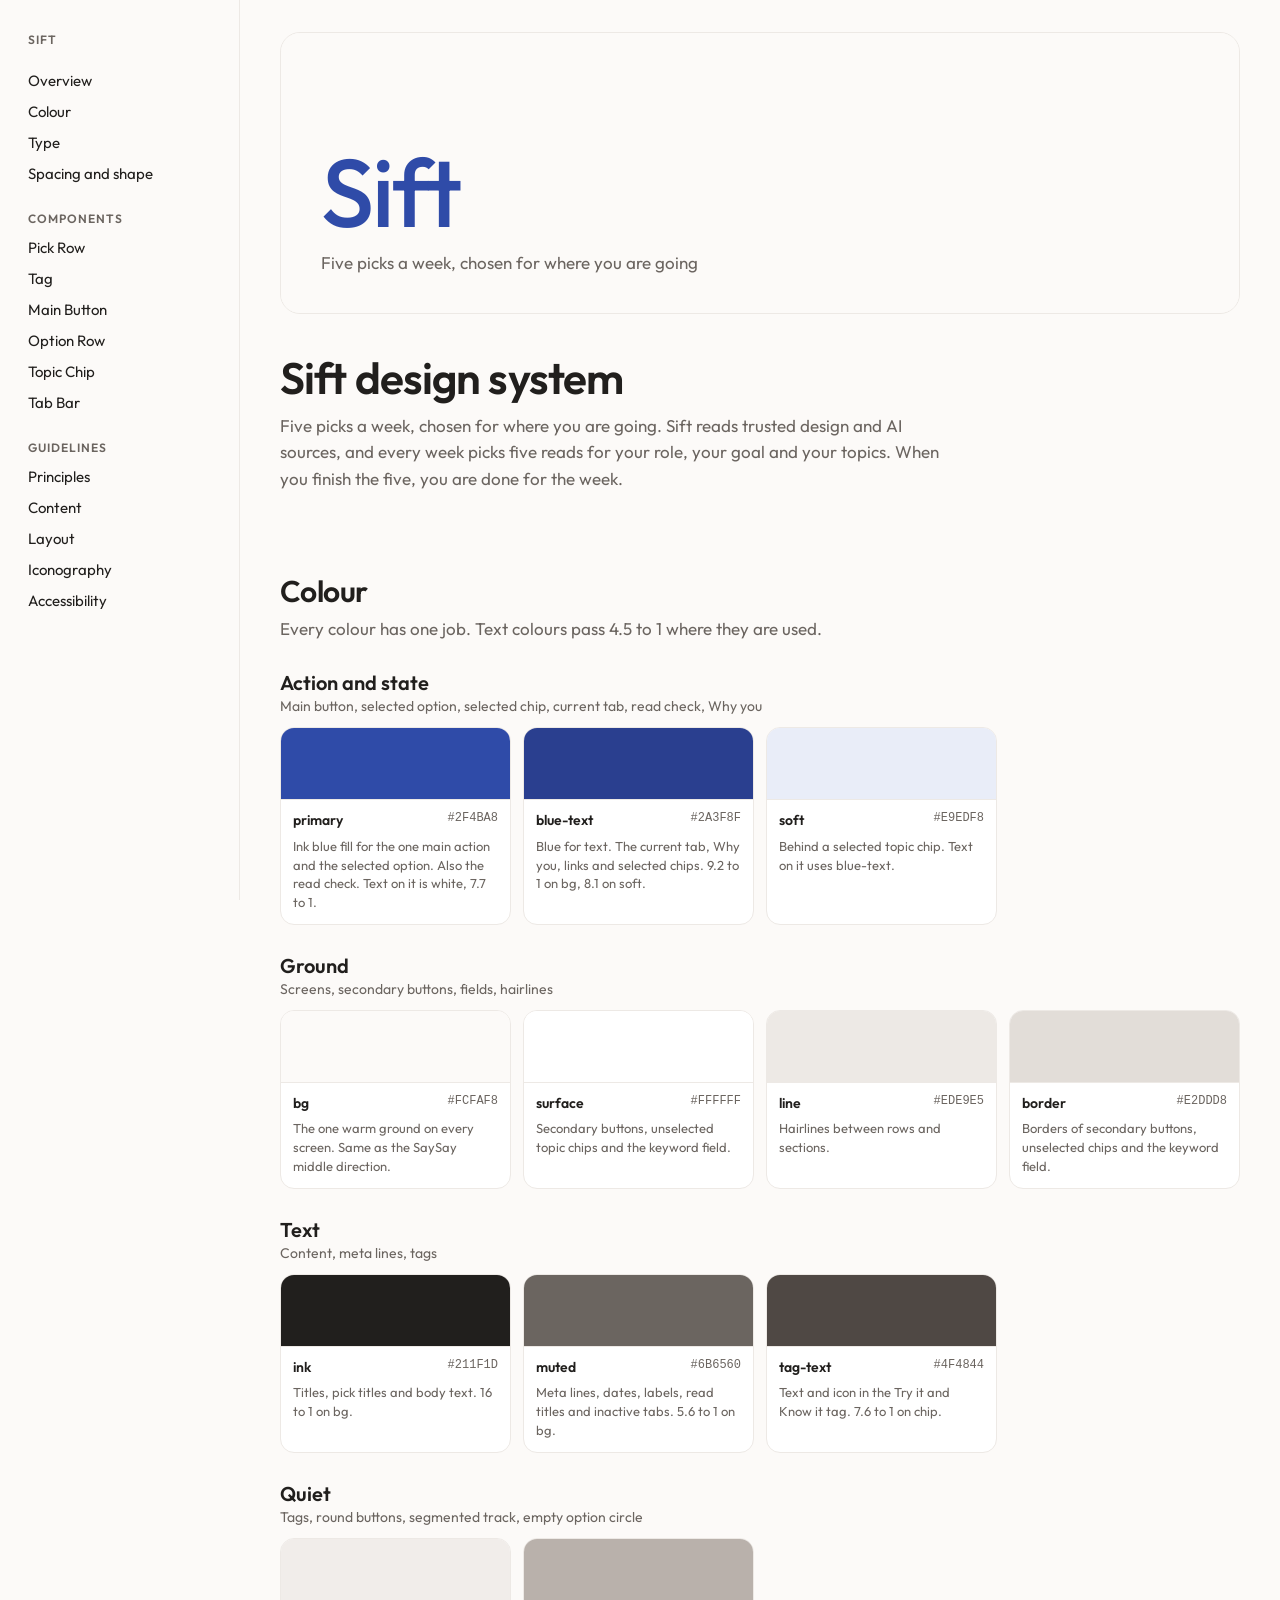
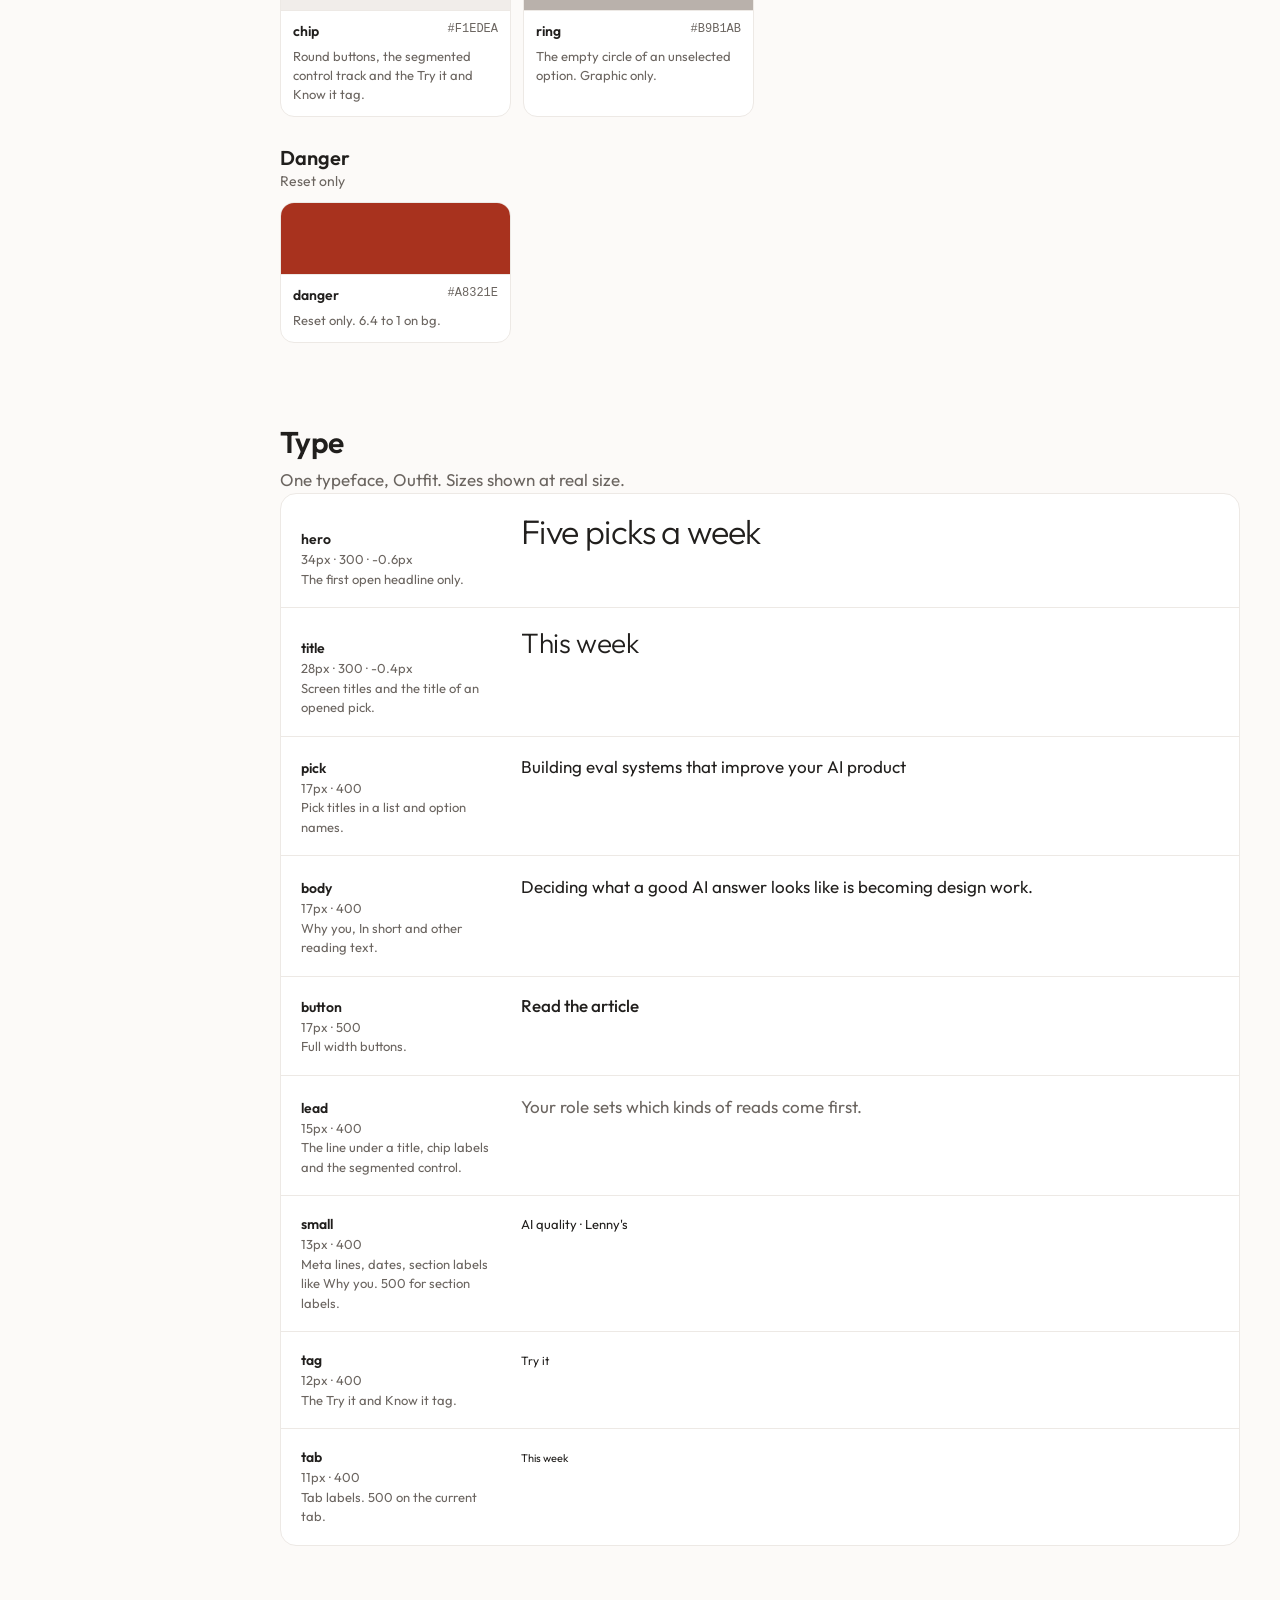
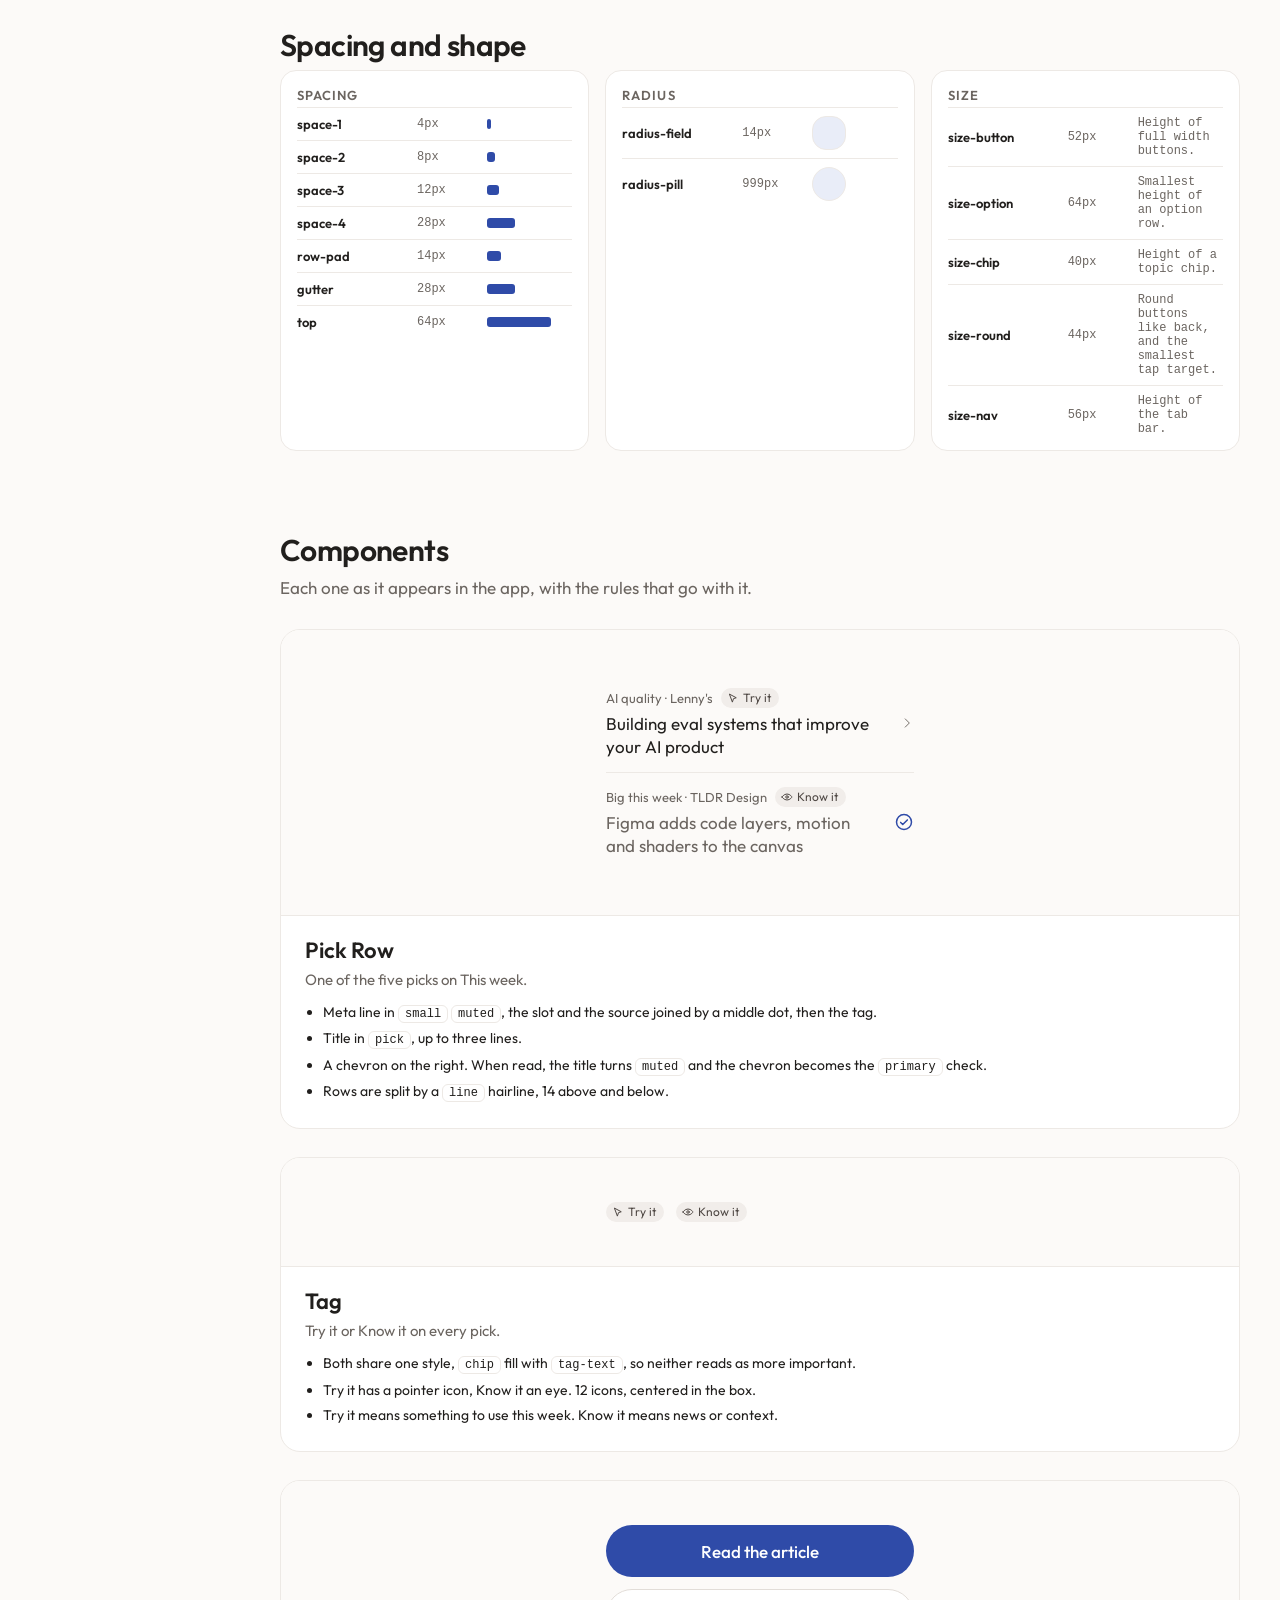
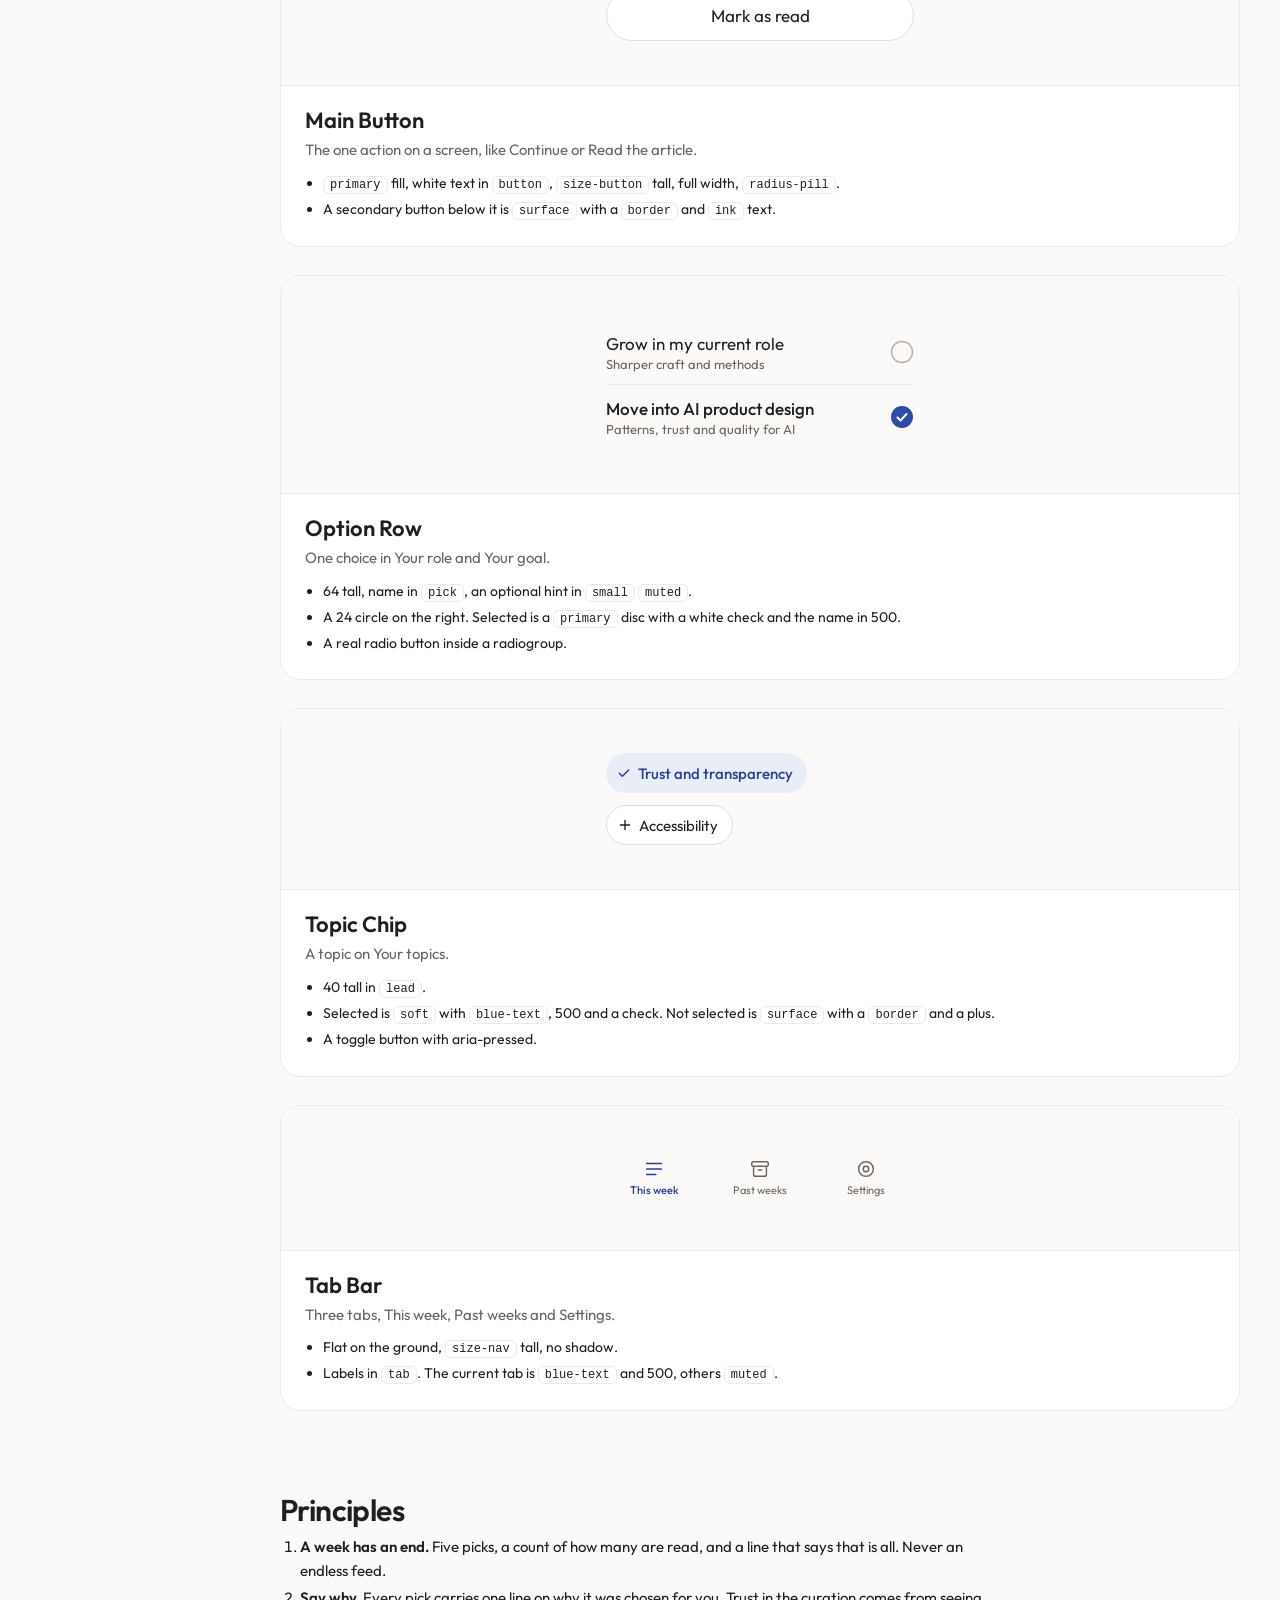
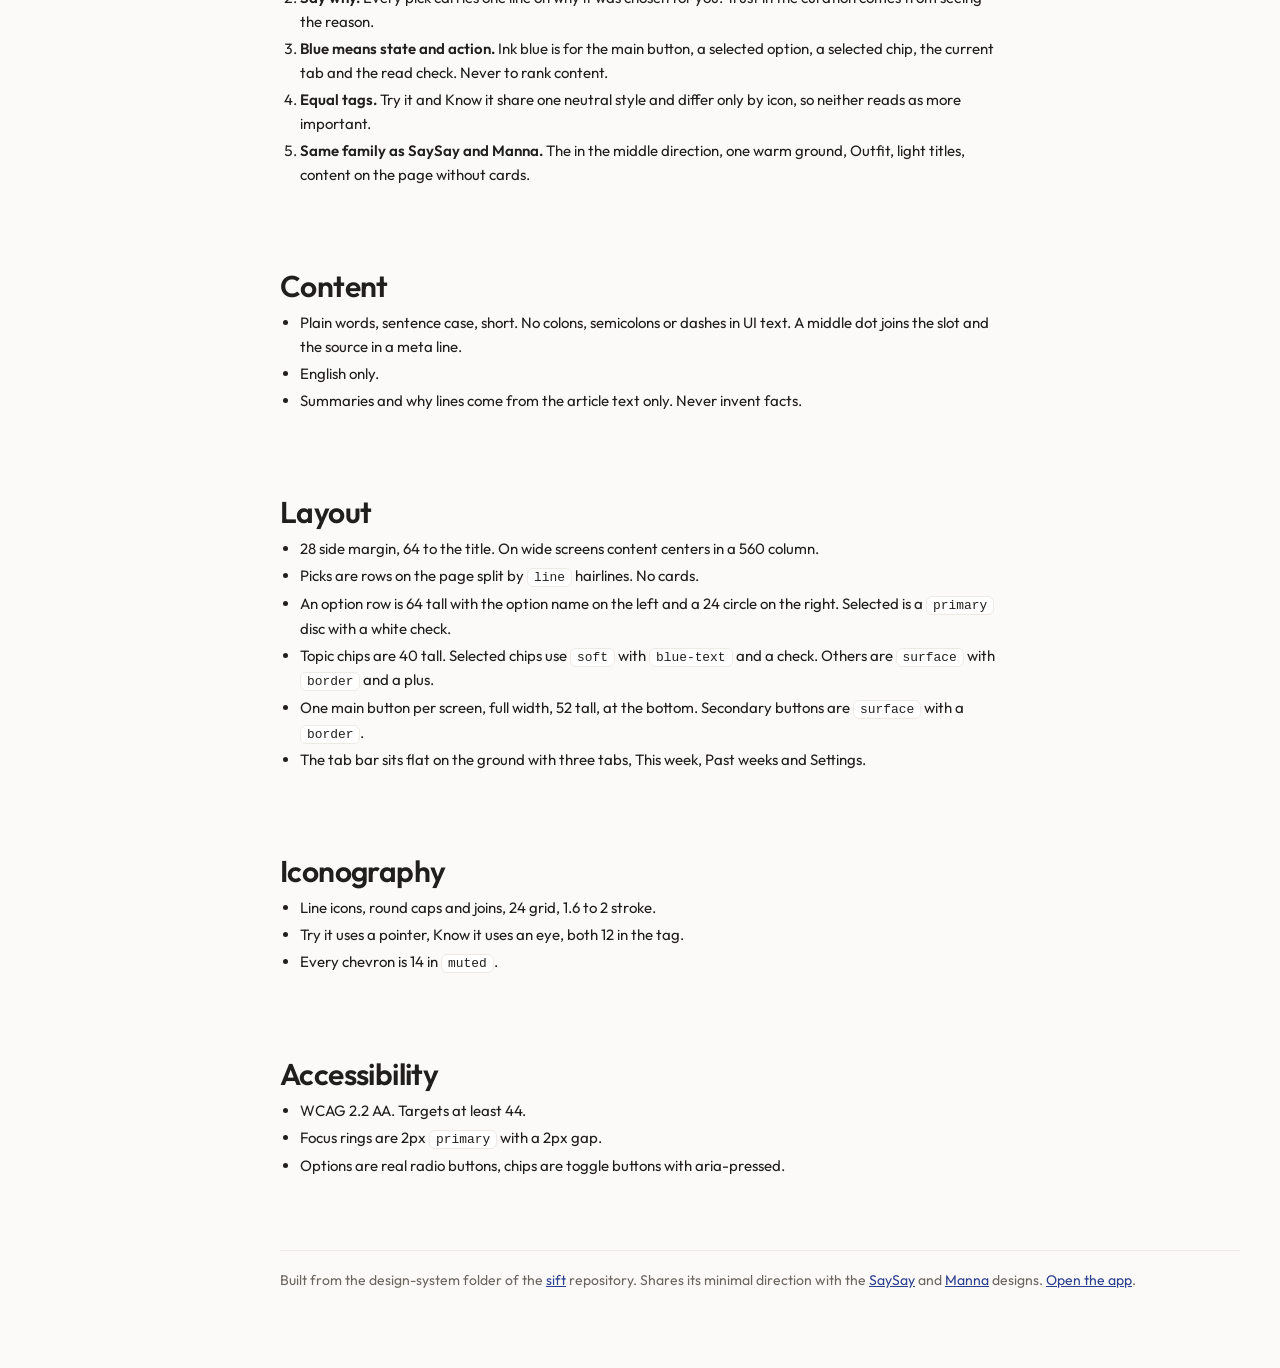
==== design-system/index.html @ 6c37b5f7 "Sift first version Weekly job reads 13 sources and builds a pool with Claude. The app picks five per" ====
<!doctype html>
<html lang="en">
<head>
<meta charset="utf-8">
<meta name="viewport" content="width=device-width, initial-scale=1">
<title>Sift design system</title>
<link rel="icon" type="image/svg+xml" href="../icon.svg">
<meta name="description" content="Colours, type, components and rules of Sift, five design and AI reads a week chosen for where you are going.">
<link rel="stylesheet" href="https://fonts.googleapis.com/css2?family=Outfit:wght@300;400;500&display=swap">
<style>
:root {
  --bg: #FCFAF8;
  --surface: #FFFFFF;
  --ink: #211F1D;
  --muted: #6B6560;
  --tag-text: #4F4844;
  --line: #EDE9E5;
  --border: #E2DDD8;
  --ring: #B9B1AB;
  --chip: #F1EDEA;
  --primary: #2F4BA8;
  --blue-text: #2A3F8F;
  --soft: #E9EDF8;
  --danger: #A8321E;
  --space-1: 4px;
  --space-2: 8px;
  --space-3: 12px;
  --space-4: 28px;
  --row-pad: 14px;
  --gutter: 28px;
  --top: 64px;
  --radius-field: 14px;
  --radius-pill: 999px;

  --size-button: 52px;
  --size-option: 64px;
  --size-chip: 40px;
  --size-round: 44px;
  --size-nav: 56px;
  --font-sans: Outfit, -apple-system, system-ui, sans-serif;
}
.hero { font-family: var(--font-sans); font-size: 34px; line-height: 40px; font-weight: 300; letter-spacing: -0.6px; }
.title { font-family: var(--font-sans); font-size: 28px; line-height: 34px; font-weight: 300; letter-spacing: -0.4px; }
.pick { font-family: var(--font-sans); font-size: 17px; line-height: 23px; font-weight: 400; }
.body { font-family: var(--font-sans); font-size: 17px; line-height: 25px; font-weight: 400; }
.button { font-family: var(--font-sans); font-size: 17px; line-height: 22px; font-weight: 500; }
.lead { font-family: var(--font-sans); font-size: 15px; line-height: 22px; font-weight: 400; }
.small { font-family: var(--font-sans); font-size: 13px; line-height: 18px; font-weight: 400; }
.tag { font-family: var(--font-sans); font-size: 12px; line-height: 16px; font-weight: 400; }
.tab { font-family: var(--font-sans); font-size: 11px; line-height: 14px; font-weight: 400; }

* { box-sizing: border-box; }
html { scroll-behavior: smooth; scroll-padding-top: 24px; }
body { margin: 0; background: var(--bg); color: var(--ink); font-family: var(--font-sans); -webkit-font-smoothing: antialiased; }
.layout { display: grid; grid-template-columns: 240px minmax(0, 1fr); max-width: 1280px; margin: 0 auto; }
aside { position: sticky; top: 0; height: 100vh; overflow-y: auto; padding: 32px 20px 32px 28px; border-right: 1px solid var(--line); }
aside > .brand { font-size: 12px; font-weight: 600; letter-spacing: .08em; text-transform: uppercase; color: var(--muted); margin-bottom: 18px; }
aside a { display: block; padding: 6px 10px; margin: 0 -10px; border-radius: 8px; color: var(--ink); text-decoration: none; font-size: 15px; }
aside a:hover { background: var(--surface); }
aside .label { font-size: 12px; font-weight: 600; letter-spacing: .08em; text-transform: uppercase; color: var(--muted); margin: 22px 0 6px; }
main { padding: 32px 40px 96px; min-width: 0; }
.cover { border-radius: 20px; overflow: hidden; border: 1px solid var(--line); background: var(--bg); }
.cover > .cv { width: 100% !important; }
h1 { font-size: 44px; font-weight: 600; letter-spacing: -.02em; margin: 36px 0 8px; }
h2.sec { font-size: 30px; font-weight: 600; letter-spacing: -.02em; margin: 72px 0 6px; padding-top: 8px; }
h3 { font-size: 20px; font-weight: 600; margin: 32px 0 8px; }
.lead { font-size: 17px; line-height: 1.55; color: var(--muted); max-width: 680px; margin: 0; }
.prose { max-width: 720px; font-size: 15px; line-height: 1.6; }
.prose p { margin: 0 0 10px; } .prose ul, .prose ol { margin: 0 0 14px; padding-left: 20px; } .prose li { margin: 3px 0; }
.prose h3 { font-size: 17px; margin: 22px 0 6px; } .prose b { font-weight: 600; }
code { font-family: ui-monospace, SFMono-Regular, Menlo, monospace; font-size: .86em; background: var(--surface); border: 1px solid var(--line); border-radius: 6px; padding: 1px 6px; }
.table { overflow-x: auto; margin: 6px 0 16px; border: 1px solid var(--line); border-radius: 14px; background: var(--surface); }
table { border-collapse: collapse; width: 100%; font-size: 14px; }
th, td { text-align: left; padding: 10px 14px; border-bottom: 1px solid var(--line); vertical-align: top; }
th { font-size: 12px; font-weight: 600; letter-spacing: .06em; text-transform: uppercase; color: var(--muted); }
tr:last-child td { border-bottom: 0; }
.group { margin-top: 28px; } .group h3 { margin: 0 0 2px; } .group .use { color: var(--muted); font-size: 14px; margin: 0 0 12px; }
.swatches { display: grid; grid-template-columns: repeat(auto-fill, minmax(200px, 1fr)); gap: 12px; }
.sw { background: var(--surface); border: 1px solid var(--line); border-radius: 14px; overflow: hidden; }
.sw .chip { height: 72px; border-bottom: 1px solid var(--line); }
.sw .meta { padding: 10px 12px 12px; font-size: 13px; line-height: 1.45; }
.sw .meta b { font-size: 14px; font-weight: 600; } .sw .meta span { color: var(--muted); float: right; font-family: ui-monospace, Menlo, monospace; font-size: 12px; }
.sw .meta p { color: var(--muted); margin: 6px 0 0; }
.specimens { background: var(--surface); border: 1px solid var(--line); border-radius: 16px; }
.spec { display: grid; grid-template-columns: 200px minmax(0, 1fr); gap: 20px; padding: 18px 20px; border-bottom: 1px solid var(--line); align-items: baseline; }
.spec:last-child { border-bottom: 0; }
.spec .info { font-size: 13px; color: var(--muted); line-height: 1.5; } .spec .info b { color: var(--ink); font-weight: 600; font-size: 14px; display: block; }
.spec .sample { min-width: 0; overflow-wrap: anywhere; }
.scales { display: grid; grid-template-columns: repeat(auto-fill, minmax(280px, 1fr)); gap: 16px; }
.scale { background: var(--surface); border: 1px solid var(--line); border-radius: 16px; padding: 6px 16px; }
.scale h3 { font-size: 13px; letter-spacing: .08em; text-transform: uppercase; color: var(--muted); margin: 10px 0 4px; }
.step { display: grid; grid-template-columns: 110px 60px minmax(0, 1fr); gap: 10px; align-items: center; padding: 8px 0; border-top: 1px solid var(--line); font-size: 13px; }
.step b { font-weight: 600; } .step .v { color: var(--muted); font-family: ui-monospace, Menlo, monospace; font-size: 12px; }
.bar { height: 10px; background: var(--primary); border-radius: 3px; } .box { width: 34px; height: 34px; background: var(--soft); border: 1px solid var(--line); }
.comp { margin-top: 28px; background: var(--surface); border: 1px solid var(--line); border-radius: 20px; overflow: hidden; }
.comp .stage { background: var(--bg); padding: 28px; border-bottom: 1px solid var(--line); overflow-x: auto; display: flex; justify-content: center; }
.comp .guide { padding: 20px 24px 22px; }
.comp .guide h3 { margin: 0 0 4px; font-size: 22px; } .comp .guide .lead { font-size: 15px; margin-bottom: 10px; }
.comp .guide ul { margin: 0; padding-left: 18px; font-size: 14px; line-height: 1.6; color: var(--ink); } .comp .guide li { margin: 3px 0; }
footer { margin-top: 72px; padding-top: 20px; border-top: 1px solid var(--line); font-size: 14px; color: var(--muted); }
footer a, .prose a { color: var(--blue-text); }
@media (max-width: 860px) {
  .layout { display: block; }
  aside { position: sticky; z-index: 5; height: auto; display: flex; gap: 6px; overflow-x: auto; padding: 10px 16px; background: var(--bg); border-right: 0; border-bottom: 1px solid var(--line); white-space: nowrap; }
  aside > .brand, aside .label { display: none; }
  aside a { margin: 0; padding: 6px 12px; border-radius: 999px; background: var(--surface); border: 1px solid var(--line); font-size: 14px; }
  main { padding: 20px 16px 72px; }
  h1 { font-size: 34px; } h2.sec { font-size: 26px; margin-top: 56px; }
  .spec { grid-template-columns: 1fr; gap: 6px; }
  .comp .stage { padding: 16px; justify-content: flex-start; }
  .cover .cv { height: 220px !important; } .cover .cv svg { display: none; } .cover .nm { font-size: 64px !important; } .cover .txt { left: 20px !important; bottom: 22px !important; }
}
</style>
</head>
<body>
<div class="layout">
<aside>
  <div class="brand">Sift</div>
  <a href="#overview">Overview</a><a href="#colour">Colour</a><a href="#type">Type</a><a href="#scale">Spacing and shape</a>
  <div class="label">Components</div>
  <a href="#pickrow">Pick Row</a><a href="#tag">Tag</a><a href="#mainbutton">Main Button</a><a href="#optionrow">Option Row</a><a href="#topicchip">Topic Chip</a><a href="#tabbar">Tab Bar</a>
  <div class="label">Guidelines</div>
  <a href="#principles">Principles</a><a href="#content">Content</a><a href="#layout">Layout</a><a href="#iconography">Iconography</a><a href="#accessibility">Accessibility</a>
</aside>
<main>
  <div class="cover" id="overview">
<div class="cv" style="height:280px;background:var(--bg);font-family:var(--font-sans);position:relative;overflow:hidden"><div class="txt" style="position:absolute;left:40px;bottom:40px"><div class="nm" style="font-size:96px;line-height:1;font-weight:500;letter-spacing:-2px;color:var(--primary)">Sift</div><div style="margin-top:12px;font-size:17px;color:var(--muted)">Five picks a week, chosen for where you are going</div></div></div>
</div>
  <h1>Sift design system</h1>
  <div class="prose"><p class="lead">Five picks a week, chosen for where you are going. Sift reads trusted design and AI sources, and every week picks five reads for your role, your goal and your topics. When you finish the five, you are done for the week.</p></div>

  <h2 class="sec" id="colour">Colour</h2>
  <p class="lead">Every colour has one job. Text colours pass 4.5 to 1 where they are used.</p>
  <div class="group"><h3>Action and state</h3><p class="use">Main button, selected option, selected chip, current tab, read check, Why you</p><div class="swatches"><div class="sw"><div class="chip" style="background:#2F4BA8"></div><div class="meta"><b>primary</b><span>#2F4BA8</span><p>Ink blue fill for the one main action and the selected option. Also the read check. Text on it is white, 7.7 to 1.</p></div></div><div class="sw"><div class="chip" style="background:#2A3F8F"></div><div class="meta"><b>blue-text</b><span>#2A3F8F</span><p>Blue for text. The current tab, Why you, links and selected chips. 9.2 to 1 on bg, 8.1 on soft.</p></div></div><div class="sw"><div class="chip" style="background:#E9EDF8"></div><div class="meta"><b>soft</b><span>#E9EDF8</span><p>Behind a selected topic chip. Text on it uses blue-text.</p></div></div></div></div><div class="group"><h3>Ground</h3><p class="use">Screens, secondary buttons, fields, hairlines</p><div class="swatches"><div class="sw"><div class="chip" style="background:#FCFAF8"></div><div class="meta"><b>bg</b><span>#FCFAF8</span><p>The one warm ground on every screen. Same as the SaySay middle direction.</p></div></div><div class="sw"><div class="chip" style="background:#FFFFFF"></div><div class="meta"><b>surface</b><span>#FFFFFF</span><p>Secondary buttons, unselected topic chips and the keyword field.</p></div></div><div class="sw"><div class="chip" style="background:#EDE9E5"></div><div class="meta"><b>line</b><span>#EDE9E5</span><p>Hairlines between rows and sections.</p></div></div><div class="sw"><div class="chip" style="background:#E2DDD8"></div><div class="meta"><b>border</b><span>#E2DDD8</span><p>Borders of secondary buttons, unselected chips and the keyword field.</p></div></div></div></div><div class="group"><h3>Text</h3><p class="use">Content, meta lines, tags</p><div class="swatches"><div class="sw"><div class="chip" style="background:#211F1D"></div><div class="meta"><b>ink</b><span>#211F1D</span><p>Titles, pick titles and body text. 16 to 1 on bg.</p></div></div><div class="sw"><div class="chip" style="background:#6B6560"></div><div class="meta"><b>muted</b><span>#6B6560</span><p>Meta lines, dates, labels, read titles and inactive tabs. 5.6 to 1 on bg.</p></div></div><div class="sw"><div class="chip" style="background:#4F4844"></div><div class="meta"><b>tag-text</b><span>#4F4844</span><p>Text and icon in the Try it and Know it tag. 7.6 to 1 on chip.</p></div></div></div></div><div class="group"><h3>Quiet</h3><p class="use">Tags, round buttons, segmented track, empty option circle</p><div class="swatches"><div class="sw"><div class="chip" style="background:#F1EDEA"></div><div class="meta"><b>chip</b><span>#F1EDEA</span><p>Round buttons, the segmented control track and the Try it and Know it tag.</p></div></div><div class="sw"><div class="chip" style="background:#B9B1AB"></div><div class="meta"><b>ring</b><span>#B9B1AB</span><p>The empty circle of an unselected option. Graphic only.</p></div></div></div></div><div class="group"><h3>Danger</h3><p class="use">Reset only</p><div class="swatches"><div class="sw"><div class="chip" style="background:#A8321E"></div><div class="meta"><b>danger</b><span>#A8321E</span><p>Reset only. 6.4 to 1 on bg.</p></div></div></div></div>

  <h2 class="sec" id="type">Type</h2>
  <p class="lead">One typeface, Outfit. Sizes shown at real size.</p>
  <div class="specimens"><div class="spec"><div class="info"><b>hero</b>34px · 300 · -0.6px<br>The first open headline only.</div><div class="sample hero">Five picks a week</div></div><div class="spec"><div class="info"><b>title</b>28px · 300 · -0.4px<br>Screen titles and the title of an opened pick.</div><div class="sample title">This week</div></div><div class="spec"><div class="info"><b>pick</b>17px · 400<br>Pick titles in a list and option names.</div><div class="sample pick">Building eval systems that improve your AI product</div></div><div class="spec"><div class="info"><b>body</b>17px · 400<br>Why you, In short and other reading text.</div><div class="sample body">Deciding what a good AI answer looks like is becoming design work.</div></div><div class="spec"><div class="info"><b>button</b>17px · 500<br>Full width buttons.</div><div class="sample button">Read the article</div></div><div class="spec"><div class="info"><b>lead</b>15px · 400<br>The line under a title, chip labels and the segmented control.</div><div class="sample lead">Your role sets which kinds of reads come first.</div></div><div class="spec"><div class="info"><b>small</b>13px · 400<br>Meta lines, dates, section labels like Why you. 500 for section labels.</div><div class="sample small">AI quality · Lenny's</div></div><div class="spec"><div class="info"><b>tag</b>12px · 400<br>The Try it and Know it tag.</div><div class="sample tag">Try it</div></div><div class="spec"><div class="info"><b>tab</b>11px · 400<br>Tab labels. 500 on the current tab.</div><div class="sample tab">This week</div></div></div>

  <h2 class="sec" id="scale">Spacing and shape</h2>
  <div class="scales">
    <div class="scale"><h3>Spacing</h3><div class="step"><b>space-1</b><span class="v">4px</span><div class="bar" style="width:4px"></div></div><div class="step"><b>space-2</b><span class="v">8px</span><div class="bar" style="width:8px"></div></div><div class="step"><b>space-3</b><span class="v">12px</span><div class="bar" style="width:12px"></div></div><div class="step"><b>space-4</b><span class="v">28px</span><div class="bar" style="width:28px"></div></div><div class="step"><b>row-pad</b><span class="v">14px</span><div class="bar" style="width:14px"></div></div><div class="step"><b>gutter</b><span class="v">28px</span><div class="bar" style="width:28px"></div></div><div class="step"><b>top</b><span class="v">64px</span><div class="bar" style="width:64px"></div></div></div>
    <div class="scale"><h3>Radius</h3><div class="step"><b>radius-field</b><span class="v">14px</span><div class="box" style="border-radius:14px"></div></div><div class="step"><b>radius-pill</b><span class="v">999px</span><div class="box" style="border-radius:999px"></div></div></div>
    <div class="scale"><h3>Size</h3><div class="step"><b>size-button</b><span class="v">52px</span><span class="v">Height of full width buttons.</span></div><div class="step"><b>size-option</b><span class="v">64px</span><span class="v">Smallest height of an option row.</span></div><div class="step"><b>size-chip</b><span class="v">40px</span><span class="v">Height of a topic chip.</span></div><div class="step"><b>size-round</b><span class="v">44px</span><span class="v">Round buttons like back, and the smallest tap target.</span></div><div class="step"><b>size-nav</b><span class="v">56px</span><span class="v">Height of the tab bar.</span></div></div>
  </div>

  <h2 class="sec" id="components">Components</h2>
  <p class="lead">Each one as it appears in the app, with the rules that go with it.</p>
  <section class="comp" id="pickrow"><div class="stage">
<div style="font-family:var(--font-sans);background:var(--bg);color:var(--ink);padding:16px;width:340px;display:flex;flex-direction:column;gap:0"><a href="#" style="text-decoration:none;color:inherit;display:flex;align-items:center;gap:12px;padding:14px 0;border-bottom:1px solid var(--line)"><span style="flex:1;display:flex;flex-direction:column;gap:4px"><span style="display:flex;align-items:center;gap:8px"><span style="font-size:13px;line-height:18px;color:var(--muted)">AI quality · Lenny's</span><span style="display:inline-flex;align-items:center;gap:4px;font-size:12px;line-height:16px;padding:2px 8px 2px 6px;border-radius:999px;background:var(--chip);color:var(--tag-text)"><svg aria-hidden="true" width="12" height="12" viewBox="0 0 24 24" fill="none" stroke="currentColor" stroke-width="2" stroke-linecap="round" stroke-linejoin="round"><path d="M5.5 4.5l13 7-5.5 1.8L11 19.5z"/></svg>Try it</span></span><span style="font-size:17px;line-height:23px">Building eval systems that improve your AI product</span></span><svg aria-hidden="true" width="14" height="14" viewBox="0 0 24 24" fill="none" stroke="var(--muted)" stroke-width="1.6" stroke-linecap="round" stroke-linejoin="round"><path d="M9 5l7 7-7 7"/></svg></a><a href="#" style="text-decoration:none;color:inherit;display:flex;align-items:center;gap:12px;padding:14px 0"><span style="flex:1;display:flex;flex-direction:column;gap:4px"><span style="display:flex;align-items:center;gap:8px"><span style="font-size:13px;line-height:18px;color:var(--muted)">Big this week · TLDR Design</span><span style="display:inline-flex;align-items:center;gap:4px;font-size:12px;line-height:16px;padding:2px 8px 2px 6px;border-radius:999px;background:var(--chip);color:var(--tag-text)"><svg aria-hidden="true" width="12" height="12" viewBox="0 0 24 24" fill="none" stroke="currentColor" stroke-width="2" stroke-linecap="round" stroke-linejoin="round"><path d="M2 12s3.5-6 10-6 10 6 10 6-3.5 6-10 6S2 12 2 12z"/><circle cx="12" cy="12" r="2.5"/></svg>Know it</span></span><span style="font-size:17px;line-height:23px;color:var(--muted)">Figma adds code layers, motion and shaders to the canvas</span></span><svg role="img" aria-label="Read" width="20" height="20" viewBox="0 0 24 24" fill="none" stroke="var(--primary)" stroke-width="1.8" stroke-linecap="round" stroke-linejoin="round"><circle cx="12" cy="12" r="9"/><path d="M8 12.5l2.5 2.5L16 9.5"/></svg></a></div>
</div><div class="guide"><h3>Pick Row</h3><p class="lead">One of the five picks on This week.</p><ul><li>Meta line in <code>small</code> <code>muted</code>, the slot and the source joined by a middle dot, then the tag.</li><li>Title in <code>pick</code>, up to three lines.</li><li>A chevron on the right. When read, the title turns <code>muted</code> and the chevron becomes the <code>primary</code> check.</li><li>Rows are split by a <code>line</code> hairline, 14 above and below.</li></ul></div></section>
<section class="comp" id="tag"><div class="stage">
<div style="font-family:var(--font-sans);background:var(--bg);color:var(--ink);padding:16px;width:340px;display:flex;flex-direction:row;gap:12px"><span style="display:inline-flex;align-items:center;gap:4px;font-size:12px;line-height:16px;padding:2px 8px 2px 6px;border-radius:999px;background:var(--chip);color:var(--tag-text)"><svg aria-hidden="true" width="12" height="12" viewBox="0 0 24 24" fill="none" stroke="currentColor" stroke-width="2" stroke-linecap="round" stroke-linejoin="round"><path d="M5.5 4.5l13 7-5.5 1.8L11 19.5z"/></svg>Try it</span><span style="display:inline-flex;align-items:center;gap:4px;font-size:12px;line-height:16px;padding:2px 8px 2px 6px;border-radius:999px;background:var(--chip);color:var(--tag-text)"><svg aria-hidden="true" width="12" height="12" viewBox="0 0 24 24" fill="none" stroke="currentColor" stroke-width="2" stroke-linecap="round" stroke-linejoin="round"><path d="M2 12s3.5-6 10-6 10 6 10 6-3.5 6-10 6S2 12 2 12z"/><circle cx="12" cy="12" r="2.5"/></svg>Know it</span></div>
</div><div class="guide"><h3>Tag</h3><p class="lead">Try it or Know it on every pick.</p><ul><li>Both share one style, <code>chip</code> fill with <code>tag-text</code>, so neither reads as more important.</li><li>Try it has a pointer icon, Know it an eye. 12 icons, centered in the box.</li><li>Try it means something to use this week. Know it means news or context.</li></ul></div></section>
<section class="comp" id="mainbutton"><div class="stage">
<div style="font-family:var(--font-sans);background:var(--bg);color:var(--ink);padding:16px;width:340px;display:flex;flex-direction:column;gap:12px"><button type="button" style="height:52px;border:0;border-radius:999px;background:var(--primary);color:#fff;font-family:var(--font-sans);font-size:17px;font-weight:500">Read the article</button><button type="button" style="height:52px;border:1px solid var(--border);border-radius:999px;background:var(--surface);color:var(--ink);font-family:var(--font-sans);font-size:17px">Mark as read</button></div>
</div><div class="guide"><h3>Main Button</h3><p class="lead">The one action on a screen, like Continue or Read the article.</p><ul><li><code>primary</code> fill, white text in <code>button</code>, <code>size-button</code> tall, full width, <code>radius-pill</code>.</li><li>A secondary button below it is <code>surface</code> with a <code>border</code> and <code>ink</code> text.</li></ul></div></section>
<section class="comp" id="optionrow"><div class="stage">
<div style="font-family:var(--font-sans);background:var(--bg);color:var(--ink);padding:16px;width:340px;display:flex;flex-direction:column;gap:0"><button type="button" role="radio" aria-checked="false" style="all:unset;min-height:64px;display:flex;align-items:center;gap:12px;border-bottom:1px solid var(--line)"><span style="flex:1;display:flex;flex-direction:column;gap:2px"><span style="font-size:17px">Grow in my current role</span><span style="font-size:13px;color:var(--muted)">Sharper craft and methods</span></span><svg aria-hidden="true" width="24" height="24" viewBox="0 0 24 24"><circle cx="12" cy="12" r="10.5" fill="none" stroke="var(--ring)" stroke-width="1.5"/></svg></button><button type="button" role="radio" aria-checked="true" style="all:unset;min-height:64px;display:flex;align-items:center;gap:12px"><span style="flex:1;display:flex;flex-direction:column;gap:2px"><span style="font-size:17px;font-weight:500">Move into AI product design</span><span style="font-size:13px;color:var(--muted)">Patterns, trust and quality for AI</span></span><svg aria-hidden="true" width="24" height="24" viewBox="0 0 24 24"><circle cx="12" cy="12" r="11" fill="var(--primary)"/><path d="M7.5 12.5l3 3 6-6.5" fill="none" stroke="#fff" stroke-width="2" stroke-linecap="round" stroke-linejoin="round"/></svg></button></div>
</div><div class="guide"><h3>Option Row</h3><p class="lead">One choice in Your role and Your goal.</p><ul><li>64 tall, name in <code>pick</code>, an optional hint in <code>small</code> <code>muted</code>.</li><li>A 24 circle on the right. Selected is a <code>primary</code> disc with a white check and the name in 500.</li><li>A real radio button inside a radiogroup.</li></ul></div></section>
<section class="comp" id="topicchip"><div class="stage">
<div style="font-family:var(--font-sans);background:var(--bg);color:var(--ink);padding:16px;width:340px;display:flex;flex-direction:row;flex-wrap:wrap;gap:12px"><button type="button" aria-pressed="true" style="height:40px;padding:0 14px 0 10px;border:0;border-radius:999px;background:var(--soft);color:var(--blue-text);font-family:var(--font-sans);font-size:15px;font-weight:500;display:inline-flex;align-items:center;gap:6px"><svg aria-hidden="true" width="16" height="16" viewBox="0 0 24 24" fill="none" stroke="currentColor" stroke-width="2.2" stroke-linecap="round" stroke-linejoin="round"><path d="M5 12.5l4.5 4.5L19 7.5"/></svg>Trust and transparency</button><button type="button" aria-pressed="false" style="height:40px;padding:0 14px 0 10px;border:1px solid var(--border);border-radius:999px;background:var(--surface);color:var(--ink);font-family:var(--font-sans);font-size:15px;display:inline-flex;align-items:center;gap:6px"><svg aria-hidden="true" width="16" height="16" viewBox="0 0 24 24" fill="none" stroke="currentColor" stroke-width="2" stroke-linecap="round"><path d="M12 5v14M5 12h14"/></svg>Accessibility</button></div>
</div><div class="guide"><h3>Topic Chip</h3><p class="lead">A topic on Your topics.</p><ul><li>40 tall in <code>lead</code>.</li><li>Selected is <code>soft</code> with <code>blue-text</code>, 500 and a check. Not selected is <code>surface</code> with a <code>border</code> and a plus.</li><li>A toggle button with aria-pressed.</li></ul></div></section>
<section class="comp" id="tabbar"><div class="stage">
<div style="font-family:var(--font-sans);background:var(--bg);color:var(--ink);padding:16px;width:340px;display:flex;flex-direction:column;gap:12px"><nav style="height:56px;display:flex;justify-content:space-between"><a href="#" aria-current="page" style="width:96px;display:flex;flex-direction:column;align-items:center;justify-content:center;gap:3px;font-size:11px;font-weight:500;color:var(--blue-text);text-decoration:none"><svg aria-hidden="true" width="22" height="22" viewBox="0 0 24 24" fill="none" stroke="currentColor" stroke-width="1.6" stroke-linecap="round"><path d="M4 6h16M4 12h16M4 18h10"/></svg>This week</a><a href="#" style="width:96px;display:flex;flex-direction:column;align-items:center;justify-content:center;gap:3px;font-size:11px;color:var(--muted);text-decoration:none"><svg aria-hidden="true" width="22" height="22" viewBox="0 0 24 24" fill="none" stroke="currentColor" stroke-width="1.6" stroke-linecap="round" stroke-linejoin="round"><rect x="3" y="4" width="18" height="5" rx="1.5"/><path d="M5 9v9a2 2 0 0 0 2 2h10a2 2 0 0 0 2-2V9M10 13h4"/></svg>Past weeks</a><a href="#" style="width:96px;display:flex;flex-direction:column;align-items:center;justify-content:center;gap:3px;font-size:11px;color:var(--muted);text-decoration:none"><svg aria-hidden="true" width="22" height="22" viewBox="0 0 24 24" fill="none" stroke="currentColor" stroke-width="1.6"><circle cx="12" cy="12" r="3"/><circle cx="12" cy="12" r="8"/></svg>Settings</a></nav></div>
</div><div class="guide"><h3>Tab Bar</h3><p class="lead">Three tabs, This week, Past weeks and Settings.</p><ul><li>Flat on the ground, <code>size-nav</code> tall, no shadow.</li><li>Labels in <code>tab</code>. The current tab is <code>blue-text</code> and 500, others <code>muted</code>.</li></ul></div></section>

  <h2 class="sec" id="principles">Principles</h2><div class="prose"><ol><li><b>A week has an end.</b> Five picks, a count of how many are read, and a line that says that is all. Never an endless feed.</li><li><b>Say why.</b> Every pick carries one line on why it was chosen for you. Trust in the curation comes from seeing the reason.</li><li><b>Blue means state and action.</b> Ink blue is for the main button, a selected option, a selected chip, the current tab and the read check. Never to rank content.</li><li><b>Equal tags.</b> Try it and Know it share one neutral style and differ only by icon, so neither reads as more important.</li><li><b>Same family as SaySay and Manna.</b> The in the middle direction, one warm ground, Outfit, light titles, content on the page without cards.</li></ol></div>
<h2 class="sec" id="content">Content</h2><div class="prose"><ul><li>Plain words, sentence case, short. No colons, semicolons or dashes in UI text. A middle dot joins the slot and the source in a meta line.</li><li>English only.</li><li>Summaries and why lines come from the article text only. Never invent facts.</li></ul></div>
<h2 class="sec" id="layout">Layout</h2><div class="prose"><ul><li>28 side margin, 64 to the title. On wide screens content centers in a 560 column.</li><li>Picks are rows on the page split by <code>line</code> hairlines. No cards.</li><li>An option row is 64 tall with the option name on the left and a 24 circle on the right. Selected is a <code>primary</code> disc with a white check.</li><li>Topic chips are 40 tall. Selected chips use <code>soft</code> with <code>blue-text</code> and a check. Others are <code>surface</code> with <code>border</code> and a plus.</li><li>One main button per screen, full width, 52 tall, at the bottom. Secondary buttons are <code>surface</code> with a <code>border</code>.</li><li>The tab bar sits flat on the ground with three tabs, This week, Past weeks and Settings.</li></ul></div>
<h2 class="sec" id="iconography">Iconography</h2><div class="prose"><ul><li>Line icons, round caps and joins, 24 grid, 1.6 to 2 stroke.</li><li>Try it uses a pointer, Know it uses an eye, both 12 in the tag.</li><li>Every chevron is 14 in <code>muted</code>.</li></ul></div>
<h2 class="sec" id="accessibility">Accessibility</h2><div class="prose"><ul><li>WCAG 2.2 AA. Targets at least 44.</li><li>Focus rings are 2px <code>primary</code> with a 2px gap.</li><li>Options are real radio buttons, chips are toggle buttons with aria-pressed.</li></ul></div>

  <footer>Built from the design-system folder of the <a href="https://github.com/yeochoi/sift">sift</a> repository. Shares its minimal direction with the <a href="https://yeochoi.github.io/saysay/design-system/">SaySay</a> and <a href="https://yeochoi.github.io/manna/">Manna</a> designs. <a href="../">Open the app</a>.</footer>
</main>
</div>
</body>
</html>
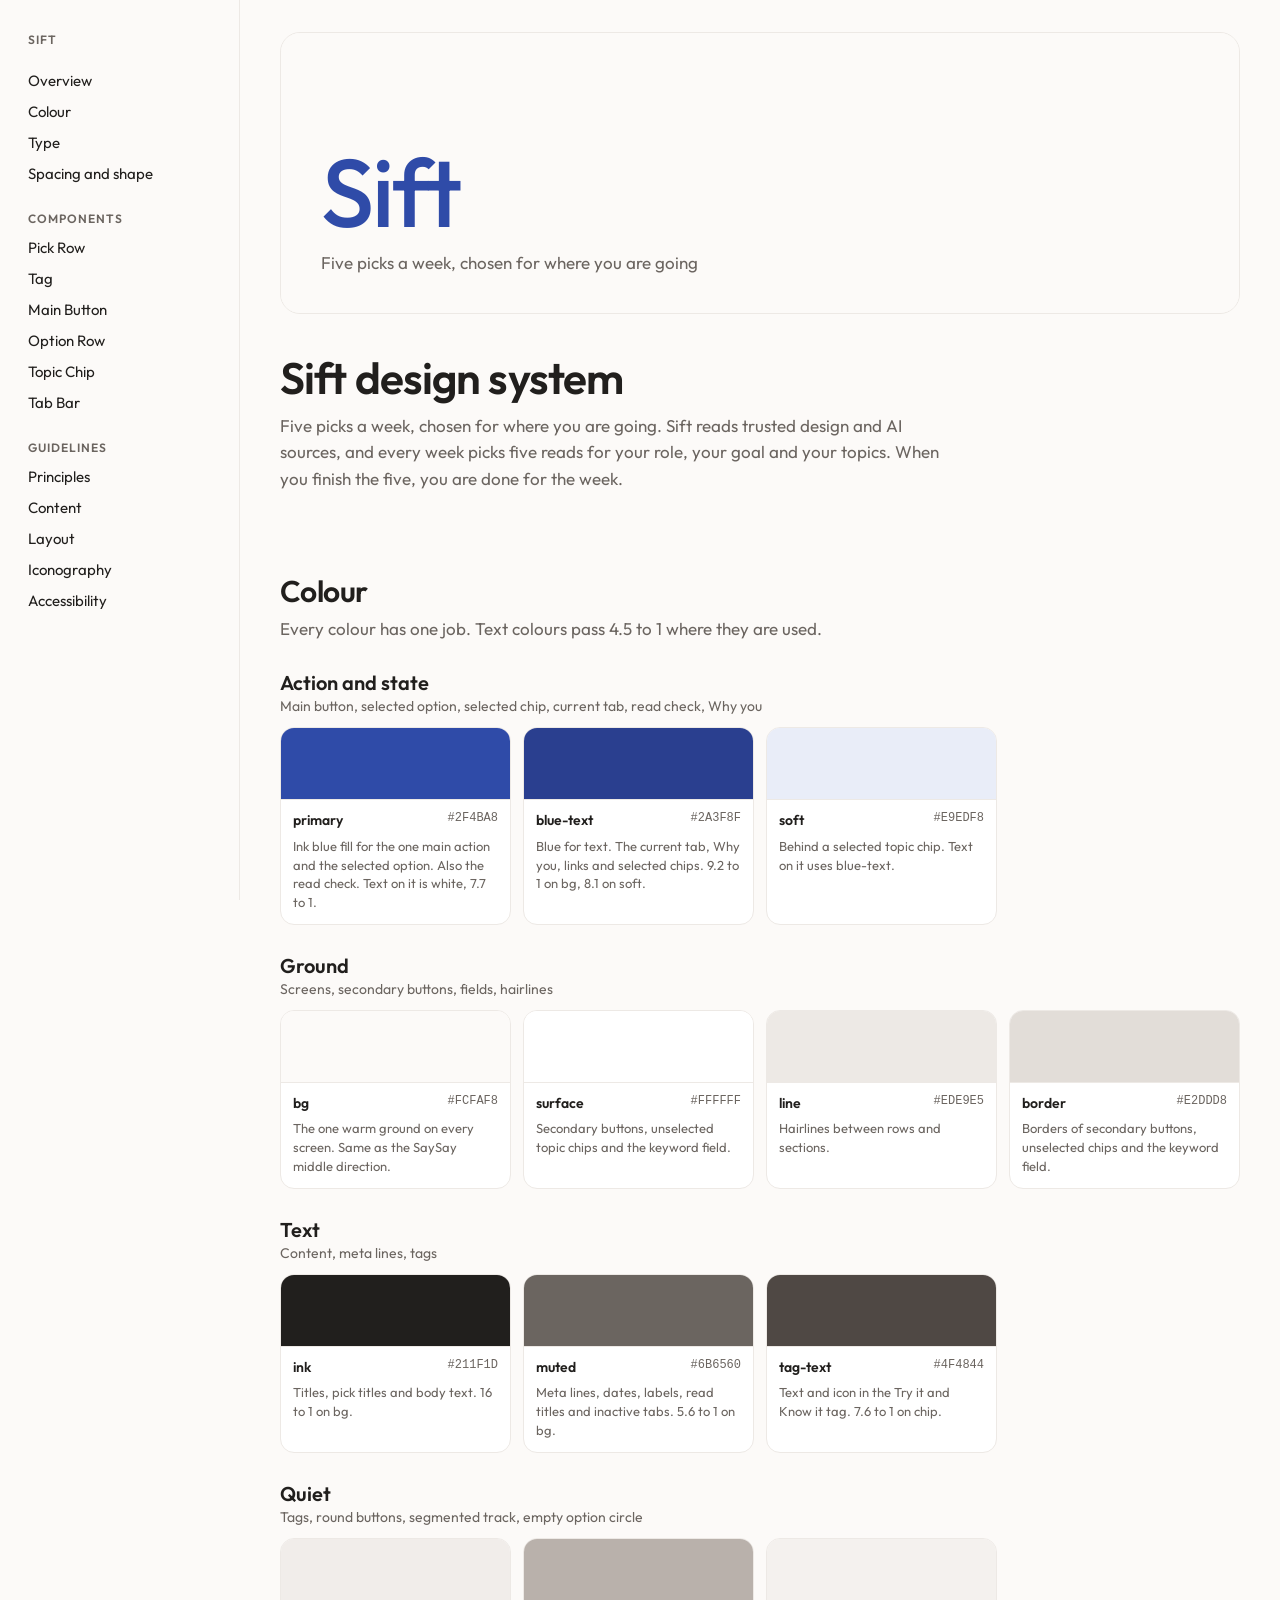
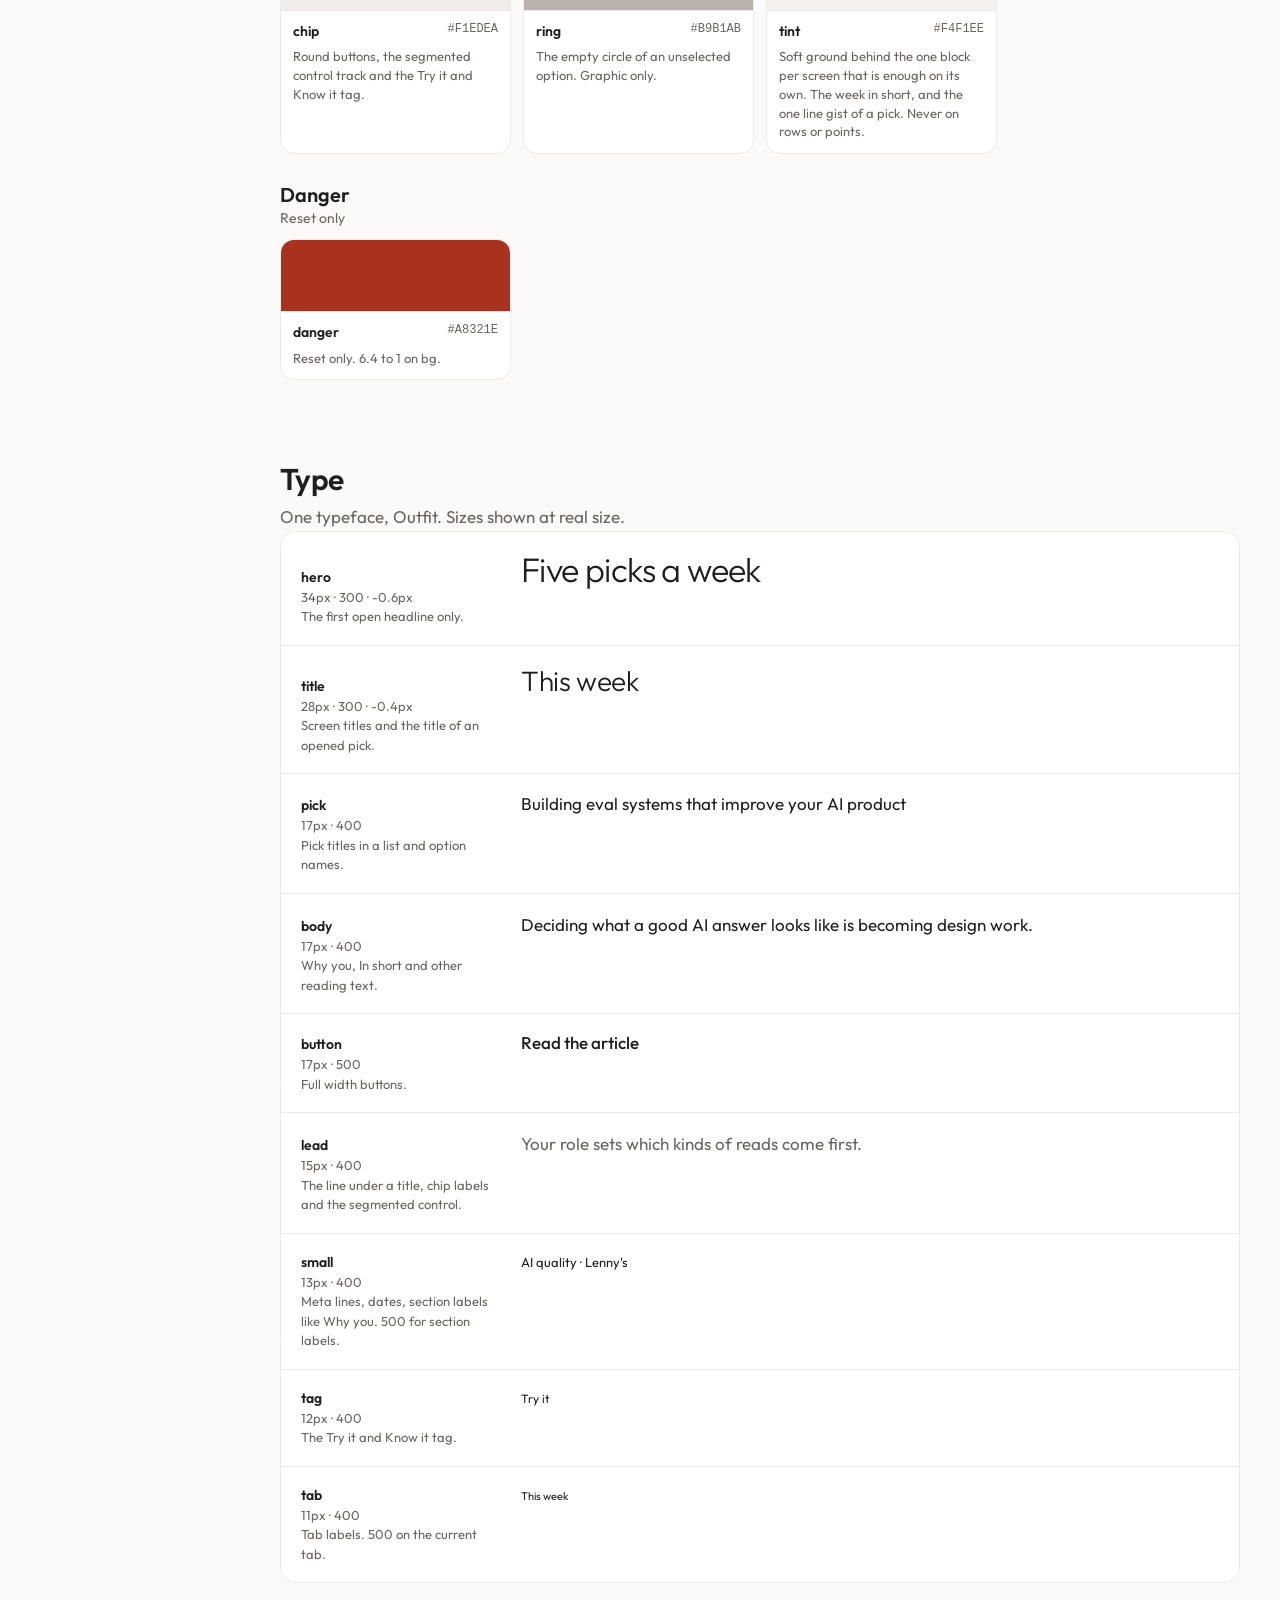
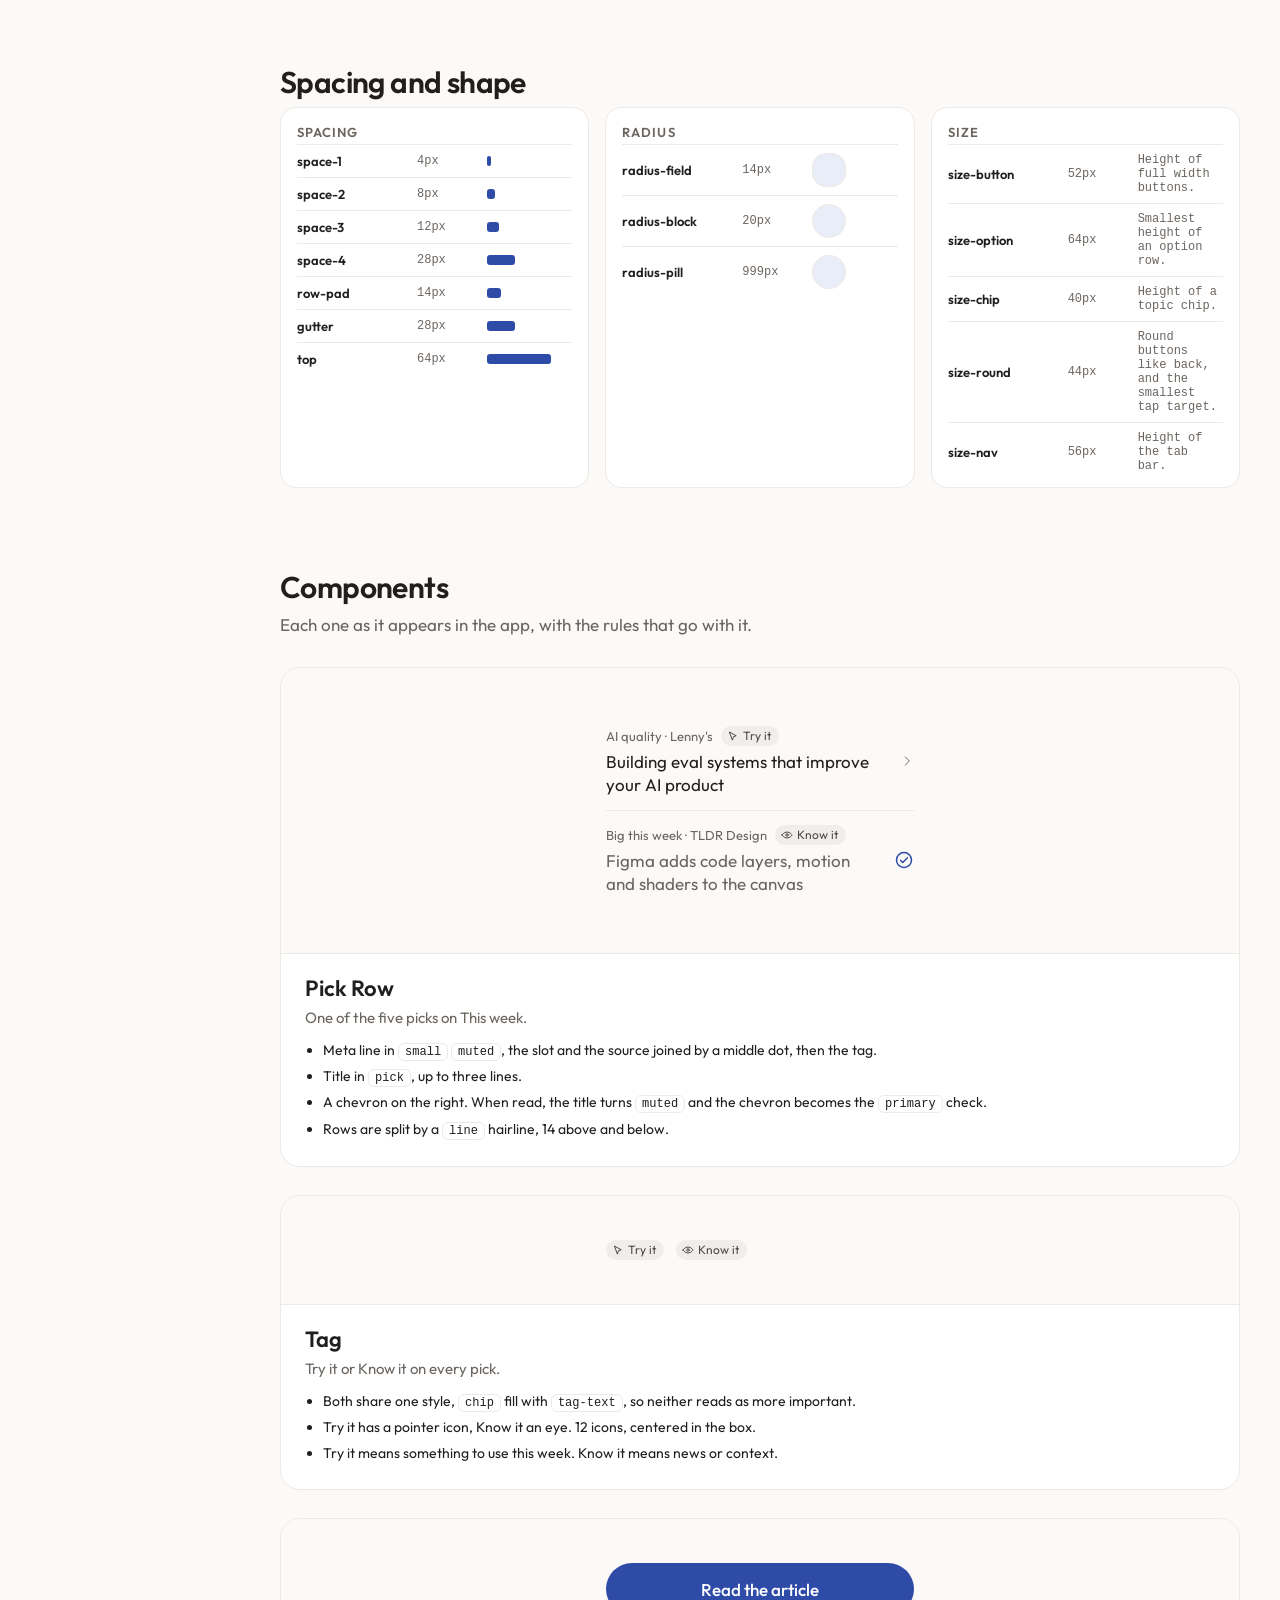
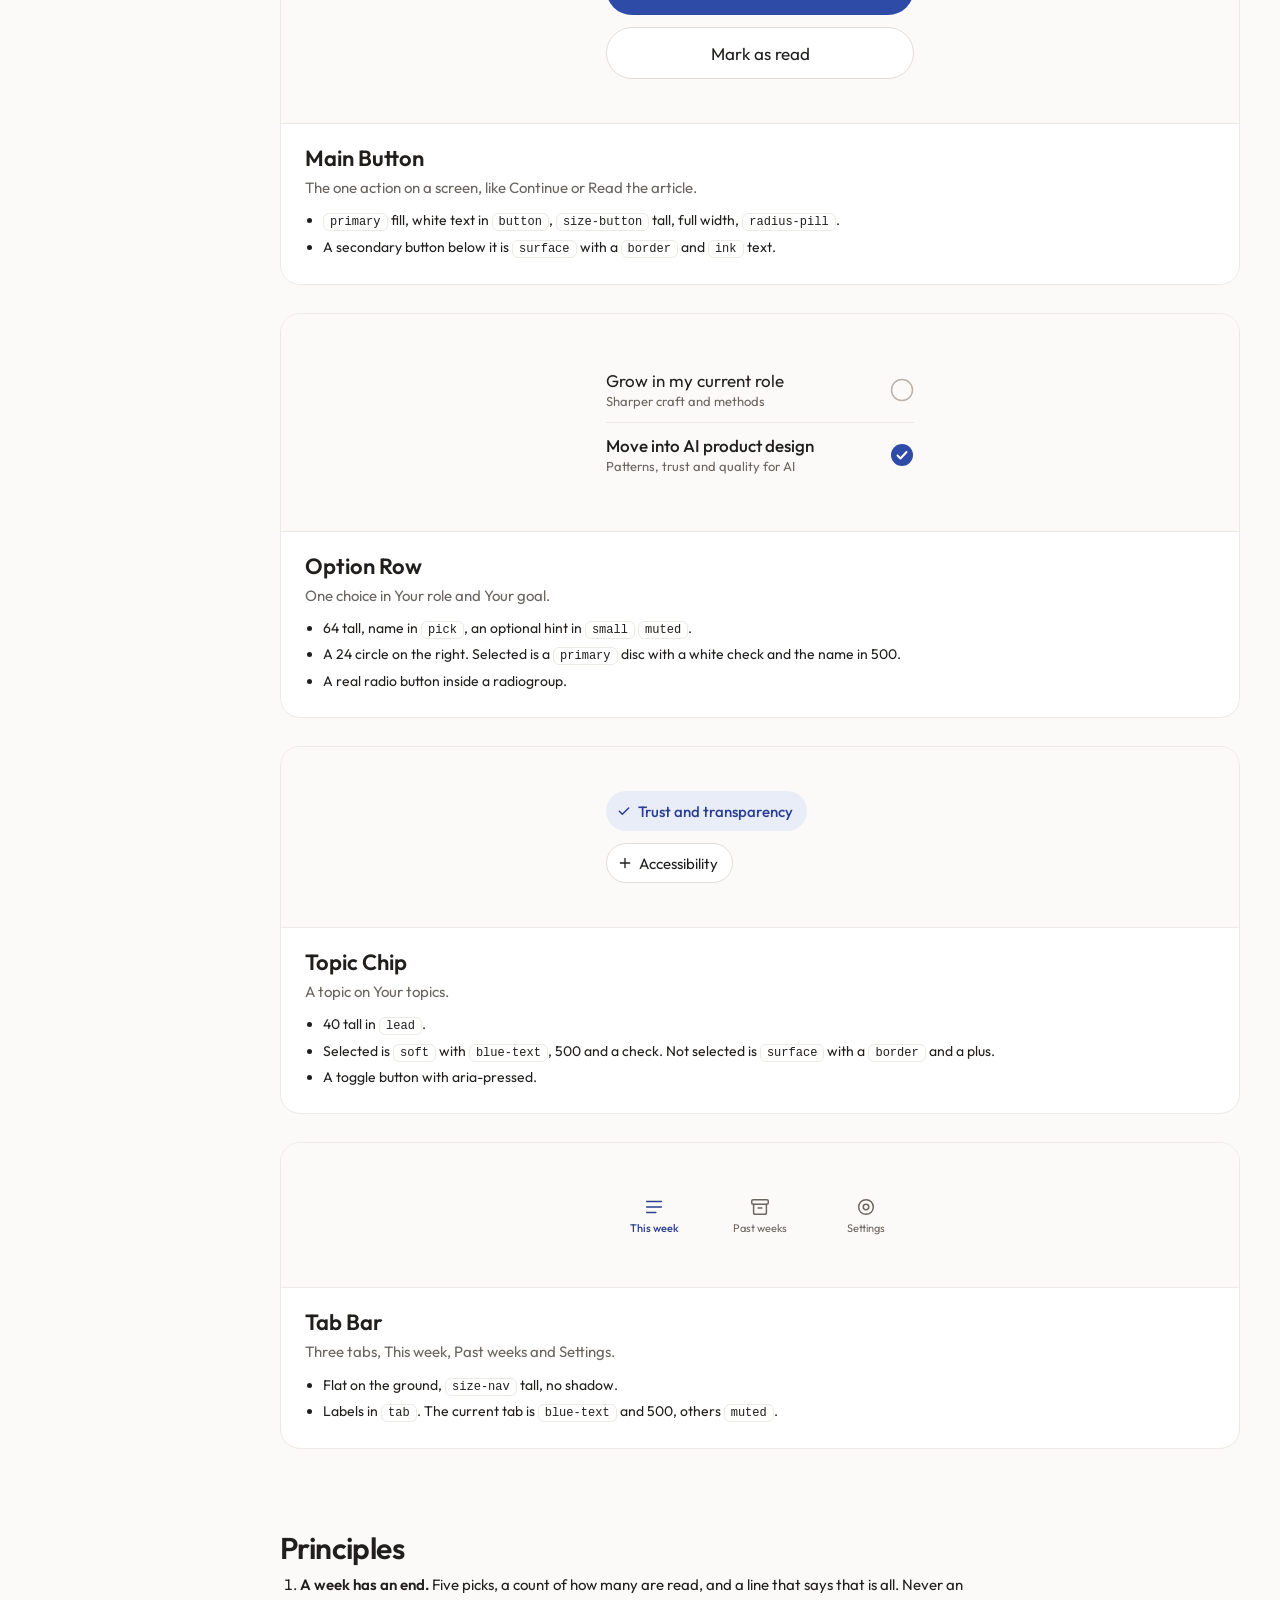
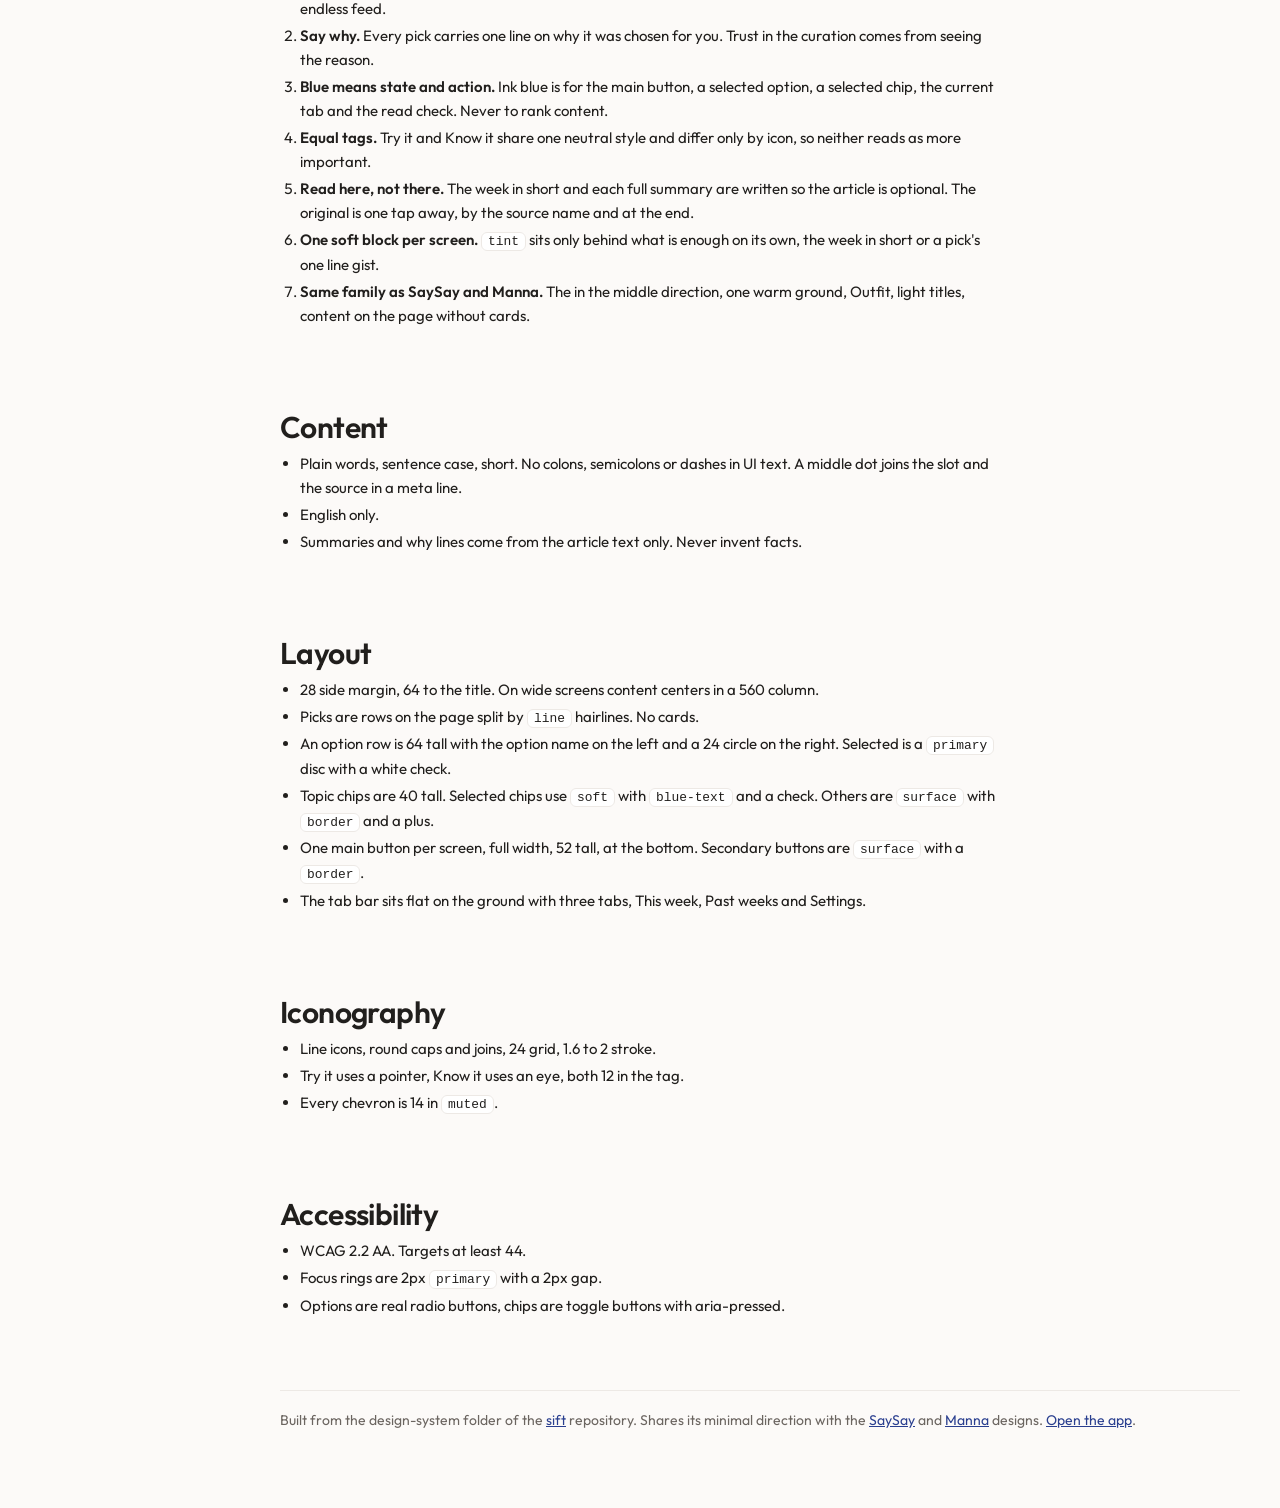
==== commit 18450dbd: "Briefing, one line gists and full summaries in the app This week opens with the week in short on a s" ====
--- a/design-system/index.html
+++ b/design-system/index.html
@@ -18,6 +18,7 @@
   --border: #E2DDD8;
   --ring: #B9B1AB;
   --chip: #F1EDEA;
+  --tint: #F4F1EE;
   --primary: #2F4BA8;
   --blue-text: #2A3F8F;
   --soft: #E9EDF8;
@@ -30,6 +31,7 @@
   --gutter: 28px;
   --top: 64px;
   --radius-field: 14px;
+  --radius-block: 20px;
   --radius-pill: 999px;
 
   --size-button: 52px;
@@ -131,7 +133,7 @@
 
   <h2 class="sec" id="colour">Colour</h2>
   <p class="lead">Every colour has one job. Text colours pass 4.5 to 1 where they are used.</p>
-  <div class="group"><h3>Action and state</h3><p class="use">Main button, selected option, selected chip, current tab, read check, Why you</p><div class="swatches"><div class="sw"><div class="chip" style="background:#2F4BA8"></div><div class="meta"><b>primary</b><span>#2F4BA8</span><p>Ink blue fill for the one main action and the selected option. Also the read check. Text on it is white, 7.7 to 1.</p></div></div><div class="sw"><div class="chip" style="background:#2A3F8F"></div><div class="meta"><b>blue-text</b><span>#2A3F8F</span><p>Blue for text. The current tab, Why you, links and selected chips. 9.2 to 1 on bg, 8.1 on soft.</p></div></div><div class="sw"><div class="chip" style="background:#E9EDF8"></div><div class="meta"><b>soft</b><span>#E9EDF8</span><p>Behind a selected topic chip. Text on it uses blue-text.</p></div></div></div></div><div class="group"><h3>Ground</h3><p class="use">Screens, secondary buttons, fields, hairlines</p><div class="swatches"><div class="sw"><div class="chip" style="background:#FCFAF8"></div><div class="meta"><b>bg</b><span>#FCFAF8</span><p>The one warm ground on every screen. Same as the SaySay middle direction.</p></div></div><div class="sw"><div class="chip" style="background:#FFFFFF"></div><div class="meta"><b>surface</b><span>#FFFFFF</span><p>Secondary buttons, unselected topic chips and the keyword field.</p></div></div><div class="sw"><div class="chip" style="background:#EDE9E5"></div><div class="meta"><b>line</b><span>#EDE9E5</span><p>Hairlines between rows and sections.</p></div></div><div class="sw"><div class="chip" style="background:#E2DDD8"></div><div class="meta"><b>border</b><span>#E2DDD8</span><p>Borders of secondary buttons, unselected chips and the keyword field.</p></div></div></div></div><div class="group"><h3>Text</h3><p class="use">Content, meta lines, tags</p><div class="swatches"><div class="sw"><div class="chip" style="background:#211F1D"></div><div class="meta"><b>ink</b><span>#211F1D</span><p>Titles, pick titles and body text. 16 to 1 on bg.</p></div></div><div class="sw"><div class="chip" style="background:#6B6560"></div><div class="meta"><b>muted</b><span>#6B6560</span><p>Meta lines, dates, labels, read titles and inactive tabs. 5.6 to 1 on bg.</p></div></div><div class="sw"><div class="chip" style="background:#4F4844"></div><div class="meta"><b>tag-text</b><span>#4F4844</span><p>Text and icon in the Try it and Know it tag. 7.6 to 1 on chip.</p></div></div></div></div><div class="group"><h3>Quiet</h3><p class="use">Tags, round buttons, segmented track, empty option circle</p><div class="swatches"><div class="sw"><div class="chip" style="background:#F1EDEA"></div><div class="meta"><b>chip</b><span>#F1EDEA</span><p>Round buttons, the segmented control track and the Try it and Know it tag.</p></div></div><div class="sw"><div class="chip" style="background:#B9B1AB"></div><div class="meta"><b>ring</b><span>#B9B1AB</span><p>The empty circle of an unselected option. Graphic only.</p></div></div></div></div><div class="group"><h3>Danger</h3><p class="use">Reset only</p><div class="swatches"><div class="sw"><div class="chip" style="background:#A8321E"></div><div class="meta"><b>danger</b><span>#A8321E</span><p>Reset only. 6.4 to 1 on bg.</p></div></div></div></div>
+  <div class="group"><h3>Action and state</h3><p class="use">Main button, selected option, selected chip, current tab, read check, Why you</p><div class="swatches"><div class="sw"><div class="chip" style="background:#2F4BA8"></div><div class="meta"><b>primary</b><span>#2F4BA8</span><p>Ink blue fill for the one main action and the selected option. Also the read check. Text on it is white, 7.7 to 1.</p></div></div><div class="sw"><div class="chip" style="background:#2A3F8F"></div><div class="meta"><b>blue-text</b><span>#2A3F8F</span><p>Blue for text. The current tab, Why you, links and selected chips. 9.2 to 1 on bg, 8.1 on soft.</p></div></div><div class="sw"><div class="chip" style="background:#E9EDF8"></div><div class="meta"><b>soft</b><span>#E9EDF8</span><p>Behind a selected topic chip. Text on it uses blue-text.</p></div></div></div></div><div class="group"><h3>Ground</h3><p class="use">Screens, secondary buttons, fields, hairlines</p><div class="swatches"><div class="sw"><div class="chip" style="background:#FCFAF8"></div><div class="meta"><b>bg</b><span>#FCFAF8</span><p>The one warm ground on every screen. Same as the SaySay middle direction.</p></div></div><div class="sw"><div class="chip" style="background:#FFFFFF"></div><div class="meta"><b>surface</b><span>#FFFFFF</span><p>Secondary buttons, unselected topic chips and the keyword field.</p></div></div><div class="sw"><div class="chip" style="background:#EDE9E5"></div><div class="meta"><b>line</b><span>#EDE9E5</span><p>Hairlines between rows and sections.</p></div></div><div class="sw"><div class="chip" style="background:#E2DDD8"></div><div class="meta"><b>border</b><span>#E2DDD8</span><p>Borders of secondary buttons, unselected chips and the keyword field.</p></div></div></div></div><div class="group"><h3>Text</h3><p class="use">Content, meta lines, tags</p><div class="swatches"><div class="sw"><div class="chip" style="background:#211F1D"></div><div class="meta"><b>ink</b><span>#211F1D</span><p>Titles, pick titles and body text. 16 to 1 on bg.</p></div></div><div class="sw"><div class="chip" style="background:#6B6560"></div><div class="meta"><b>muted</b><span>#6B6560</span><p>Meta lines, dates, labels, read titles and inactive tabs. 5.6 to 1 on bg.</p></div></div><div class="sw"><div class="chip" style="background:#4F4844"></div><div class="meta"><b>tag-text</b><span>#4F4844</span><p>Text and icon in the Try it and Know it tag. 7.6 to 1 on chip.</p></div></div></div></div><div class="group"><h3>Quiet</h3><p class="use">Tags, round buttons, segmented track, empty option circle</p><div class="swatches"><div class="sw"><div class="chip" style="background:#F1EDEA"></div><div class="meta"><b>chip</b><span>#F1EDEA</span><p>Round buttons, the segmented control track and the Try it and Know it tag.</p></div></div><div class="sw"><div class="chip" style="background:#B9B1AB"></div><div class="meta"><b>ring</b><span>#B9B1AB</span><p>The empty circle of an unselected option. Graphic only.</p></div></div><div class="sw"><div class="chip" style="background:#F4F1EE"></div><div class="meta"><b>tint</b><span>#F4F1EE</span><p>Soft ground behind the one block per screen that is enough on its own. The week in short, and the one line gist of a pick. Never on rows or points.</p></div></div></div></div><div class="group"><h3>Danger</h3><p class="use">Reset only</p><div class="swatches"><div class="sw"><div class="chip" style="background:#A8321E"></div><div class="meta"><b>danger</b><span>#A8321E</span><p>Reset only. 6.4 to 1 on bg.</p></div></div></div></div>
 
   <h2 class="sec" id="type">Type</h2>
   <p class="lead">One typeface, Outfit. Sizes shown at real size.</p>
@@ -140,7 +142,7 @@
   <h2 class="sec" id="scale">Spacing and shape</h2>
   <div class="scales">
     <div class="scale"><h3>Spacing</h3><div class="step"><b>space-1</b><span class="v">4px</span><div class="bar" style="width:4px"></div></div><div class="step"><b>space-2</b><span class="v">8px</span><div class="bar" style="width:8px"></div></div><div class="step"><b>space-3</b><span class="v">12px</span><div class="bar" style="width:12px"></div></div><div class="step"><b>space-4</b><span class="v">28px</span><div class="bar" style="width:28px"></div></div><div class="step"><b>row-pad</b><span class="v">14px</span><div class="bar" style="width:14px"></div></div><div class="step"><b>gutter</b><span class="v">28px</span><div class="bar" style="width:28px"></div></div><div class="step"><b>top</b><span class="v">64px</span><div class="bar" style="width:64px"></div></div></div>
-    <div class="scale"><h3>Radius</h3><div class="step"><b>radius-field</b><span class="v">14px</span><div class="box" style="border-radius:14px"></div></div><div class="step"><b>radius-pill</b><span class="v">999px</span><div class="box" style="border-radius:999px"></div></div></div>
+    <div class="scale"><h3>Radius</h3><div class="step"><b>radius-field</b><span class="v">14px</span><div class="box" style="border-radius:14px"></div></div><div class="step"><b>radius-block</b><span class="v">20px</span><div class="box" style="border-radius:20px"></div></div><div class="step"><b>radius-pill</b><span class="v">999px</span><div class="box" style="border-radius:999px"></div></div></div>
     <div class="scale"><h3>Size</h3><div class="step"><b>size-button</b><span class="v">52px</span><span class="v">Height of full width buttons.</span></div><div class="step"><b>size-option</b><span class="v">64px</span><span class="v">Smallest height of an option row.</span></div><div class="step"><b>size-chip</b><span class="v">40px</span><span class="v">Height of a topic chip.</span></div><div class="step"><b>size-round</b><span class="v">44px</span><span class="v">Round buttons like back, and the smallest tap target.</span></div><div class="step"><b>size-nav</b><span class="v">56px</span><span class="v">Height of the tab bar.</span></div></div>
   </div>
 
@@ -165,7 +167,7 @@
 <div style="font-family:var(--font-sans);background:var(--bg);color:var(--ink);padding:16px;width:340px;display:flex;flex-direction:column;gap:12px"><nav style="height:56px;display:flex;justify-content:space-between"><a href="#" aria-current="page" style="width:96px;display:flex;flex-direction:column;align-items:center;justify-content:center;gap:3px;font-size:11px;font-weight:500;color:var(--blue-text);text-decoration:none"><svg aria-hidden="true" width="22" height="22" viewBox="0 0 24 24" fill="none" stroke="currentColor" stroke-width="1.6" stroke-linecap="round"><path d="M4 6h16M4 12h16M4 18h10"/></svg>This week</a><a href="#" style="width:96px;display:flex;flex-direction:column;align-items:center;justify-content:center;gap:3px;font-size:11px;color:var(--muted);text-decoration:none"><svg aria-hidden="true" width="22" height="22" viewBox="0 0 24 24" fill="none" stroke="currentColor" stroke-width="1.6" stroke-linecap="round" stroke-linejoin="round"><rect x="3" y="4" width="18" height="5" rx="1.5"/><path d="M5 9v9a2 2 0 0 0 2 2h10a2 2 0 0 0 2-2V9M10 13h4"/></svg>Past weeks</a><a href="#" style="width:96px;display:flex;flex-direction:column;align-items:center;justify-content:center;gap:3px;font-size:11px;color:var(--muted);text-decoration:none"><svg aria-hidden="true" width="22" height="22" viewBox="0 0 24 24" fill="none" stroke="currentColor" stroke-width="1.6"><circle cx="12" cy="12" r="3"/><circle cx="12" cy="12" r="8"/></svg>Settings</a></nav></div>
 </div><div class="guide"><h3>Tab Bar</h3><p class="lead">Three tabs, This week, Past weeks and Settings.</p><ul><li>Flat on the ground, <code>size-nav</code> tall, no shadow.</li><li>Labels in <code>tab</code>. The current tab is <code>blue-text</code> and 500, others <code>muted</code>.</li></ul></div></section>
 
-  <h2 class="sec" id="principles">Principles</h2><div class="prose"><ol><li><b>A week has an end.</b> Five picks, a count of how many are read, and a line that says that is all. Never an endless feed.</li><li><b>Say why.</b> Every pick carries one line on why it was chosen for you. Trust in the curation comes from seeing the reason.</li><li><b>Blue means state and action.</b> Ink blue is for the main button, a selected option, a selected chip, the current tab and the read check. Never to rank content.</li><li><b>Equal tags.</b> Try it and Know it share one neutral style and differ only by icon, so neither reads as more important.</li><li><b>Same family as SaySay and Manna.</b> The in the middle direction, one warm ground, Outfit, light titles, content on the page without cards.</li></ol></div>
+  <h2 class="sec" id="principles">Principles</h2><div class="prose"><ol><li><b>A week has an end.</b> Five picks, a count of how many are read, and a line that says that is all. Never an endless feed.</li><li><b>Say why.</b> Every pick carries one line on why it was chosen for you. Trust in the curation comes from seeing the reason.</li><li><b>Blue means state and action.</b> Ink blue is for the main button, a selected option, a selected chip, the current tab and the read check. Never to rank content.</li><li><b>Equal tags.</b> Try it and Know it share one neutral style and differ only by icon, so neither reads as more important.</li><li><b>Read here, not there.</b> The week in short and each full summary are written so the article is optional. The original is one tap away, by the source name and at the end.</li><li><b>One soft block per screen.</b> <code>tint</code> sits only behind what is enough on its own, the week in short or a pick's one line gist.</li><li><b>Same family as SaySay and Manna.</b> The in the middle direction, one warm ground, Outfit, light titles, content on the page without cards.</li></ol></div>
 <h2 class="sec" id="content">Content</h2><div class="prose"><ul><li>Plain words, sentence case, short. No colons, semicolons or dashes in UI text. A middle dot joins the slot and the source in a meta line.</li><li>English only.</li><li>Summaries and why lines come from the article text only. Never invent facts.</li></ul></div>
 <h2 class="sec" id="layout">Layout</h2><div class="prose"><ul><li>28 side margin, 64 to the title. On wide screens content centers in a 560 column.</li><li>Picks are rows on the page split by <code>line</code> hairlines. No cards.</li><li>An option row is 64 tall with the option name on the left and a 24 circle on the right. Selected is a <code>primary</code> disc with a white check.</li><li>Topic chips are 40 tall. Selected chips use <code>soft</code> with <code>blue-text</code> and a check. Others are <code>surface</code> with <code>border</code> and a plus.</li><li>One main button per screen, full width, 52 tall, at the bottom. Secondary buttons are <code>surface</code> with a <code>border</code>.</li><li>The tab bar sits flat on the ground with three tabs, This week, Past weeks and Settings.</li></ul></div>
 <h2 class="sec" id="iconography">Iconography</h2><div class="prose"><ul><li>Line icons, round caps and joins, 24 grid, 1.6 to 2 stroke.</li><li>Try it uses a pointer, Know it uses an eye, both 12 in the tag.</li><li>Every chevron is 14 in <code>muted</code>.</li></ul></div>
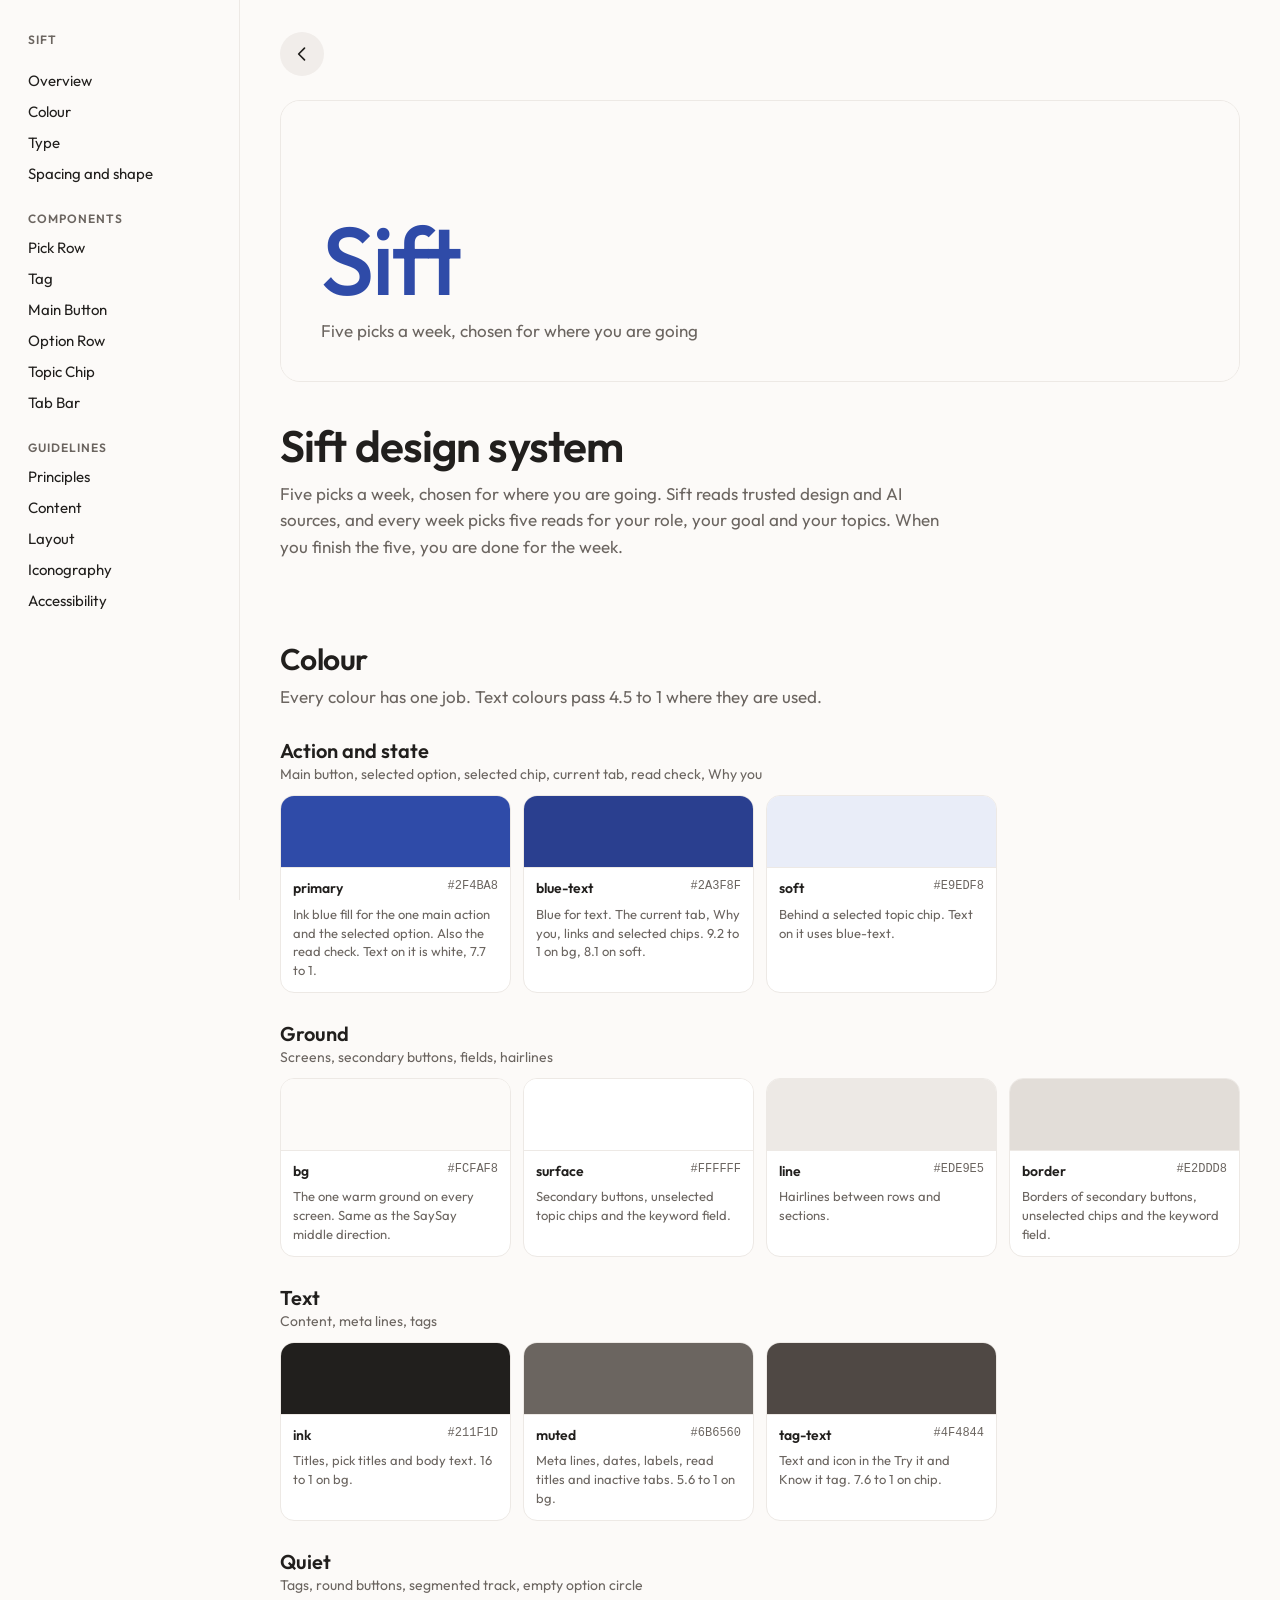
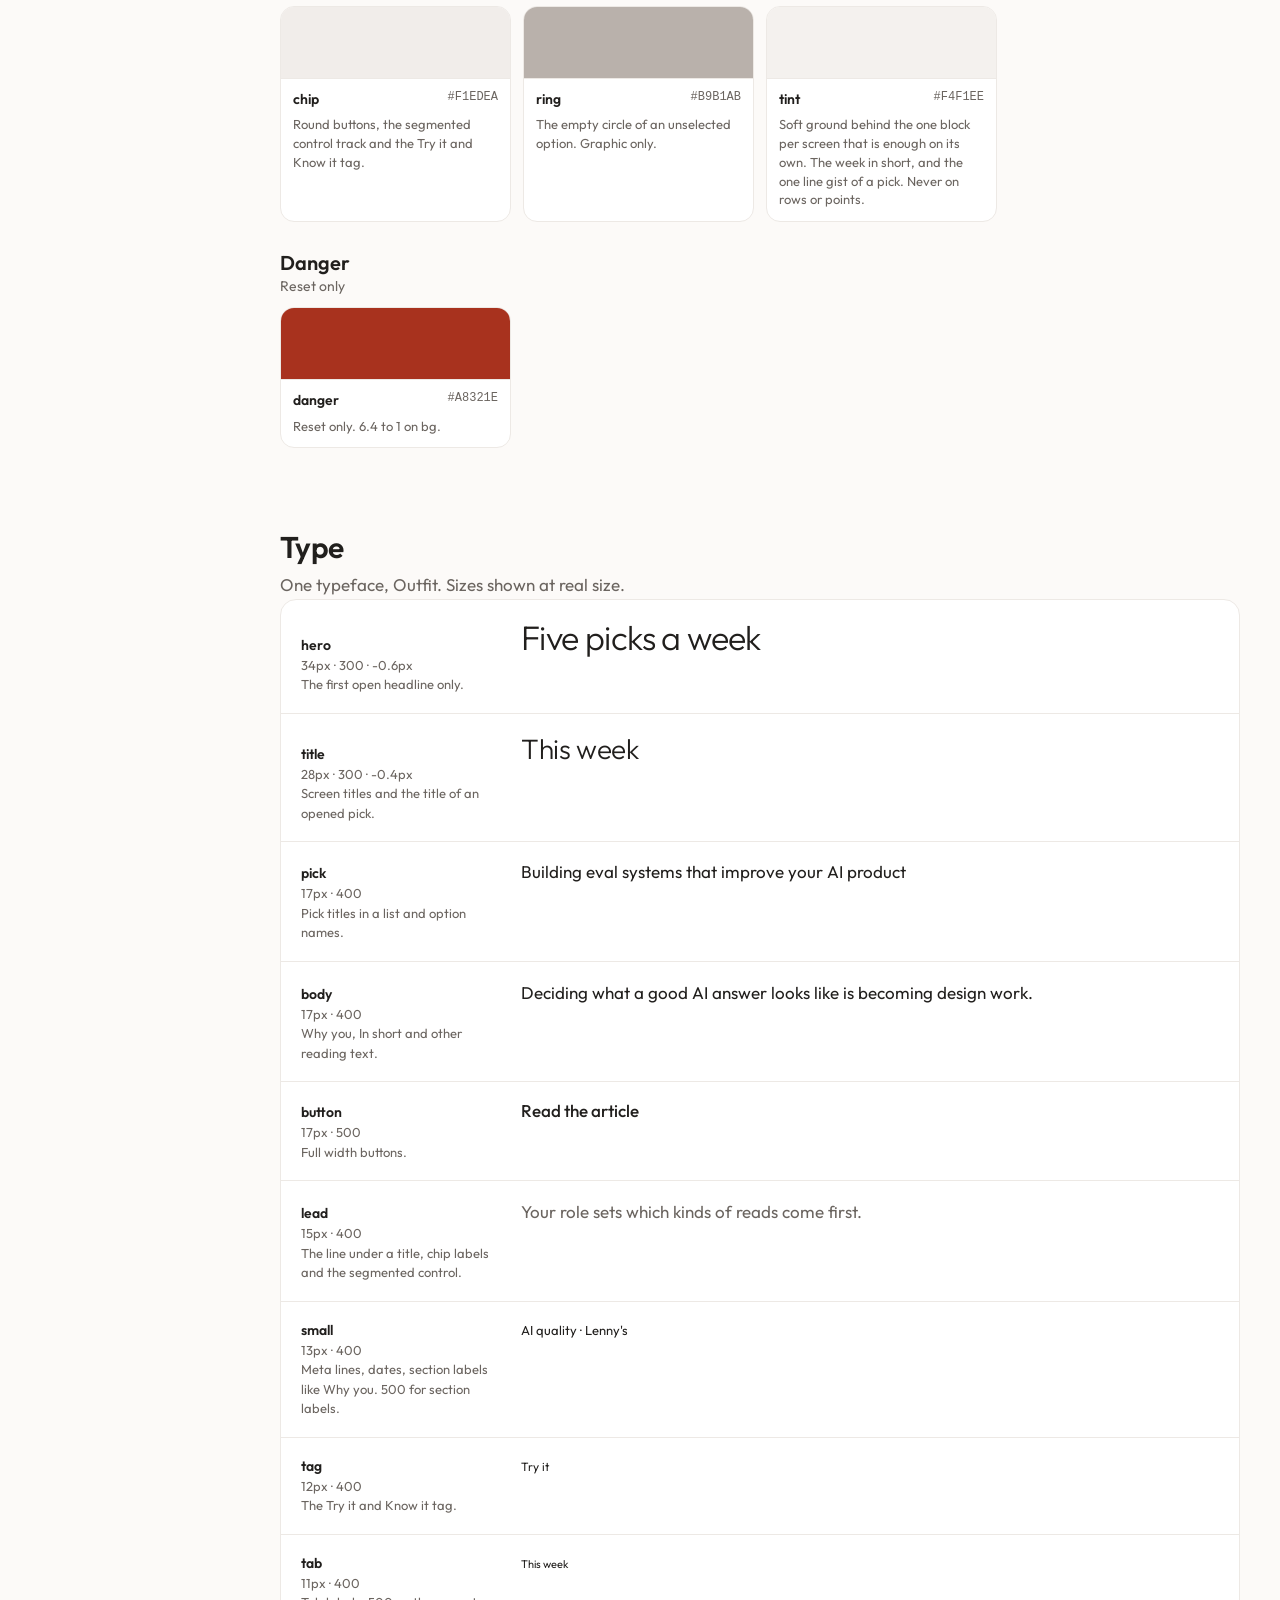
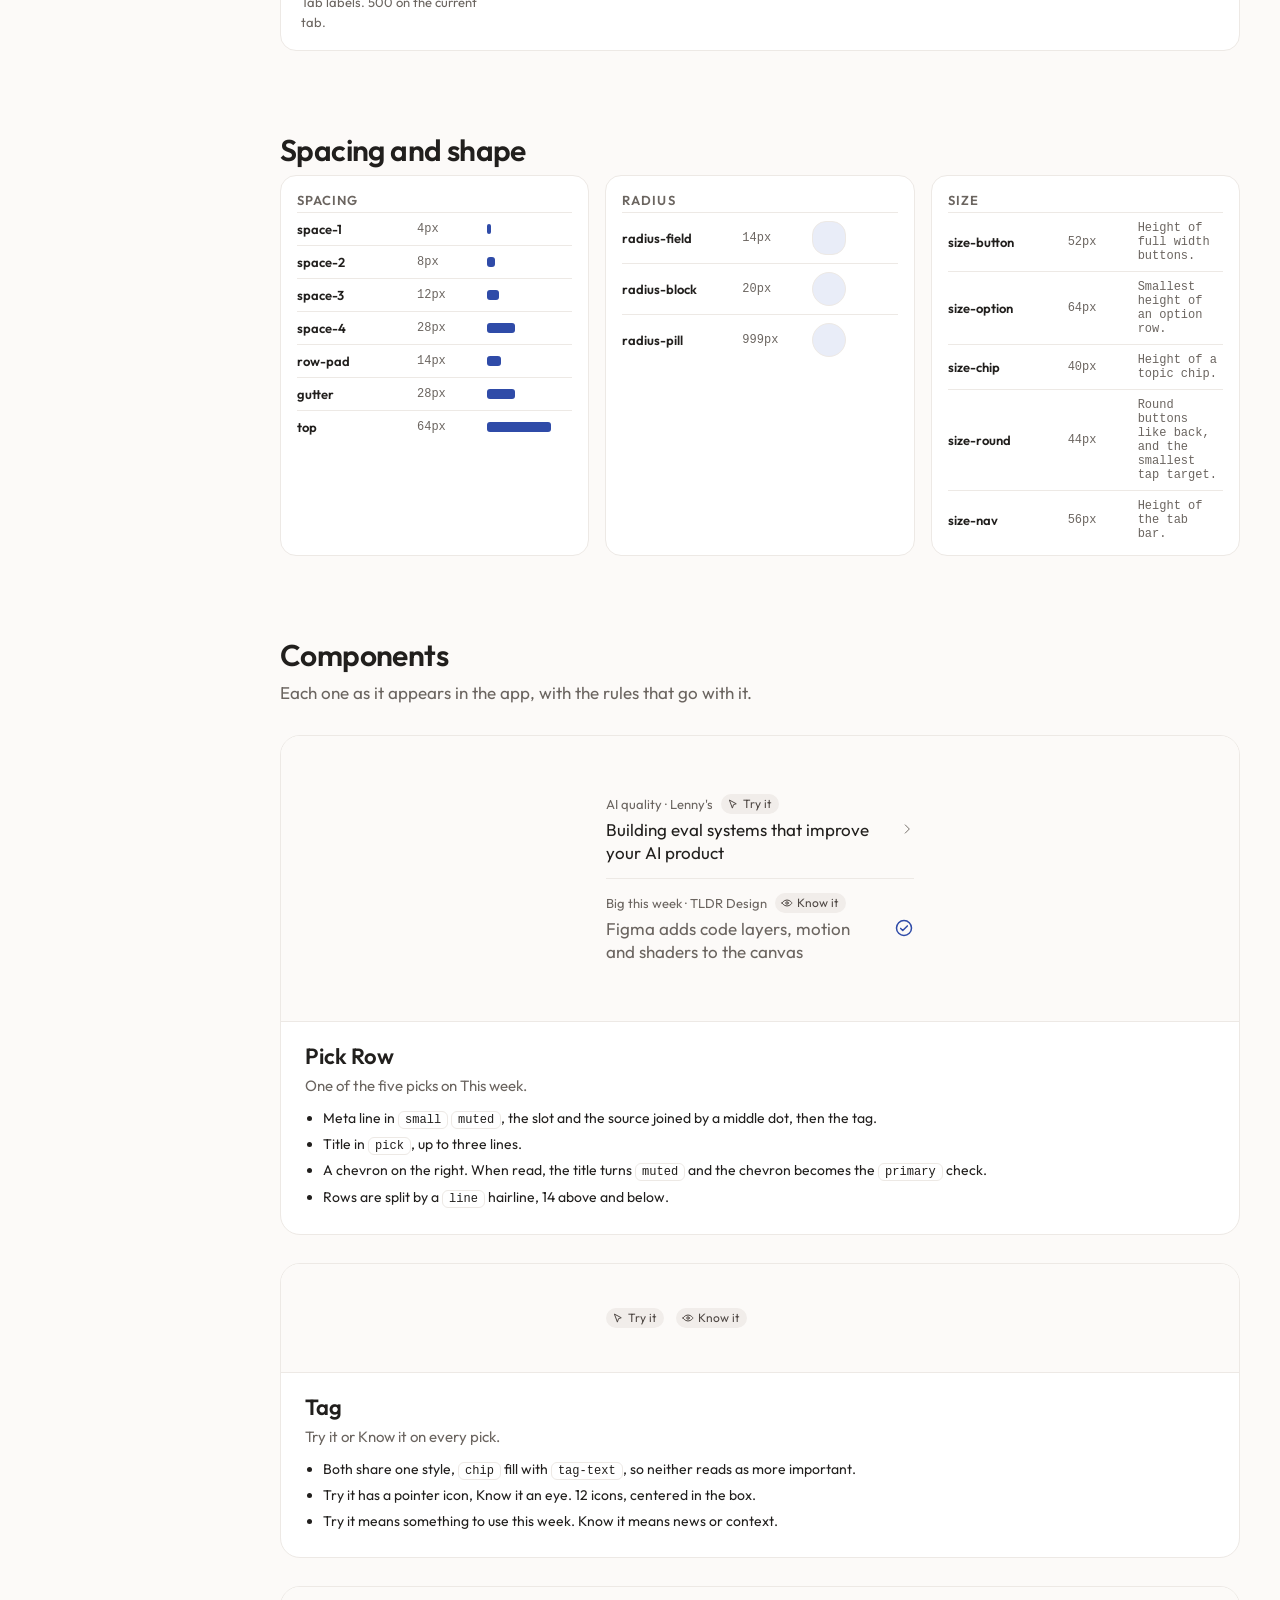
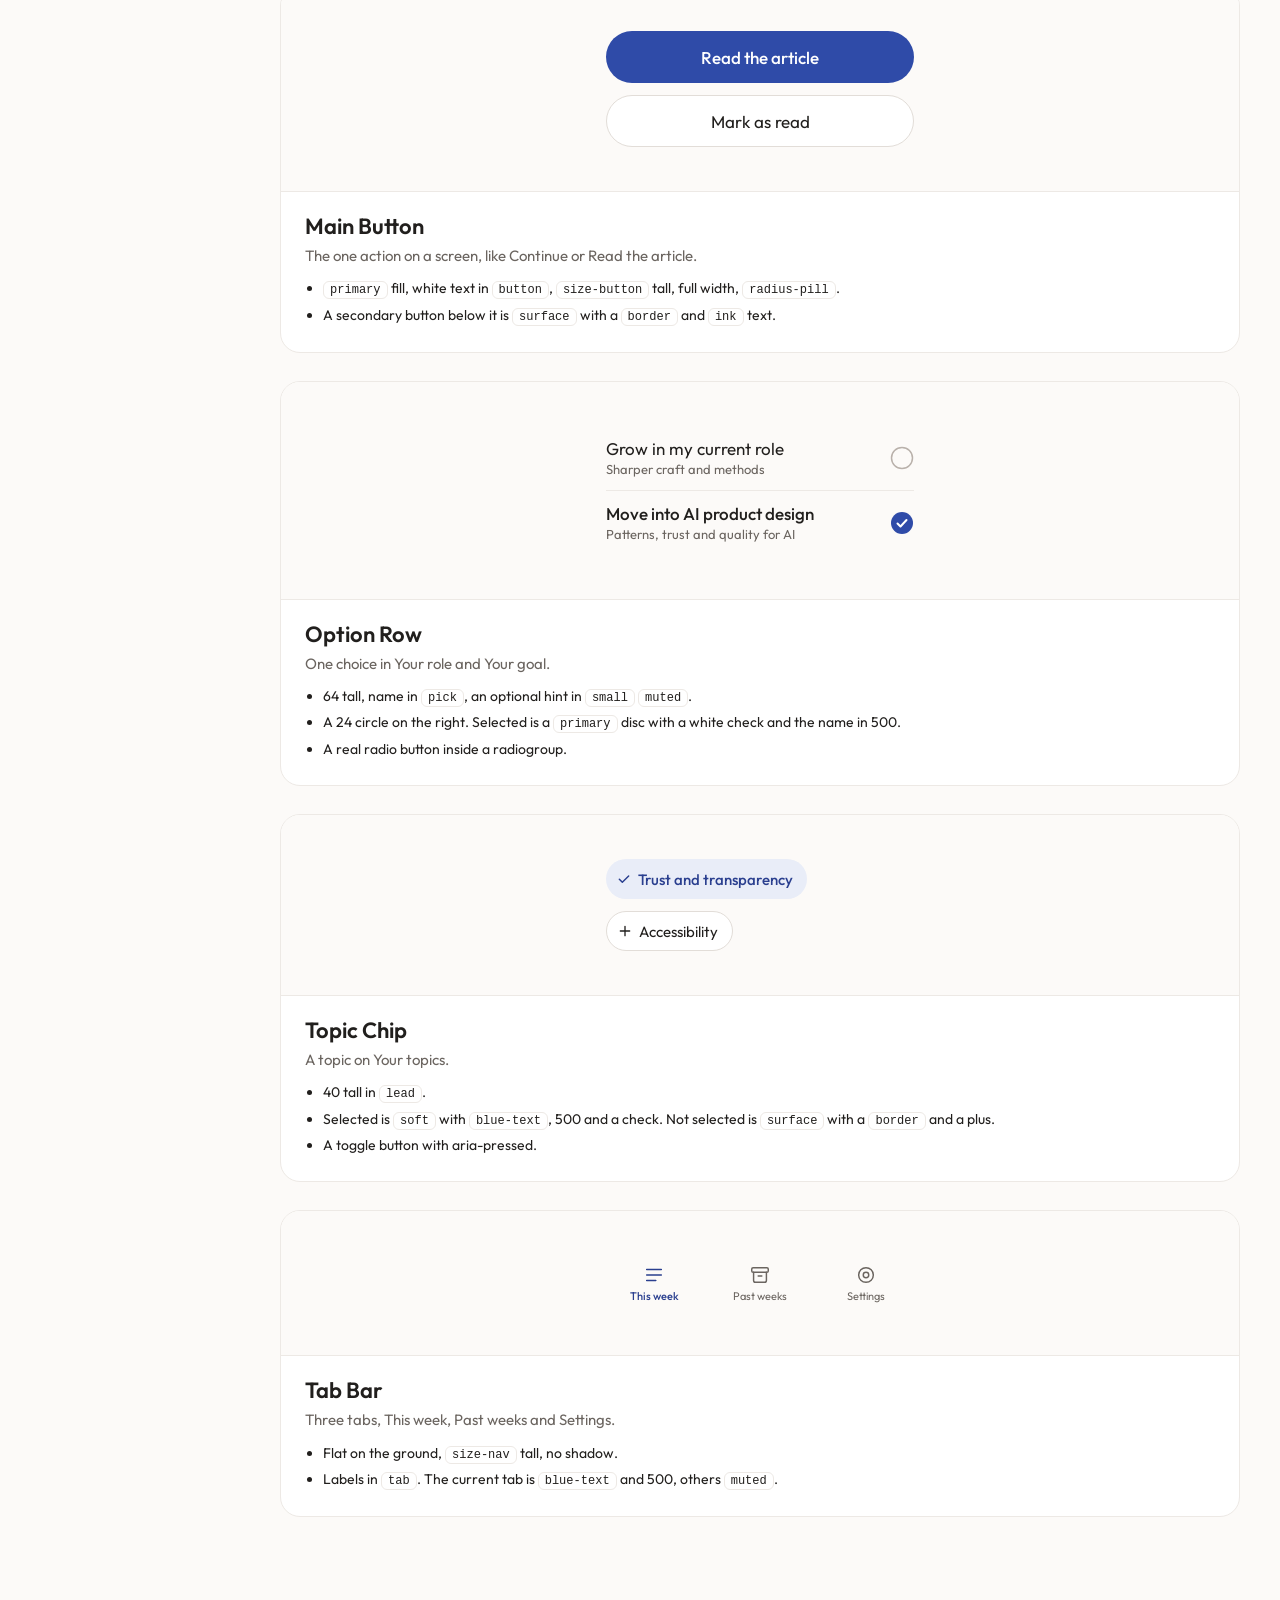
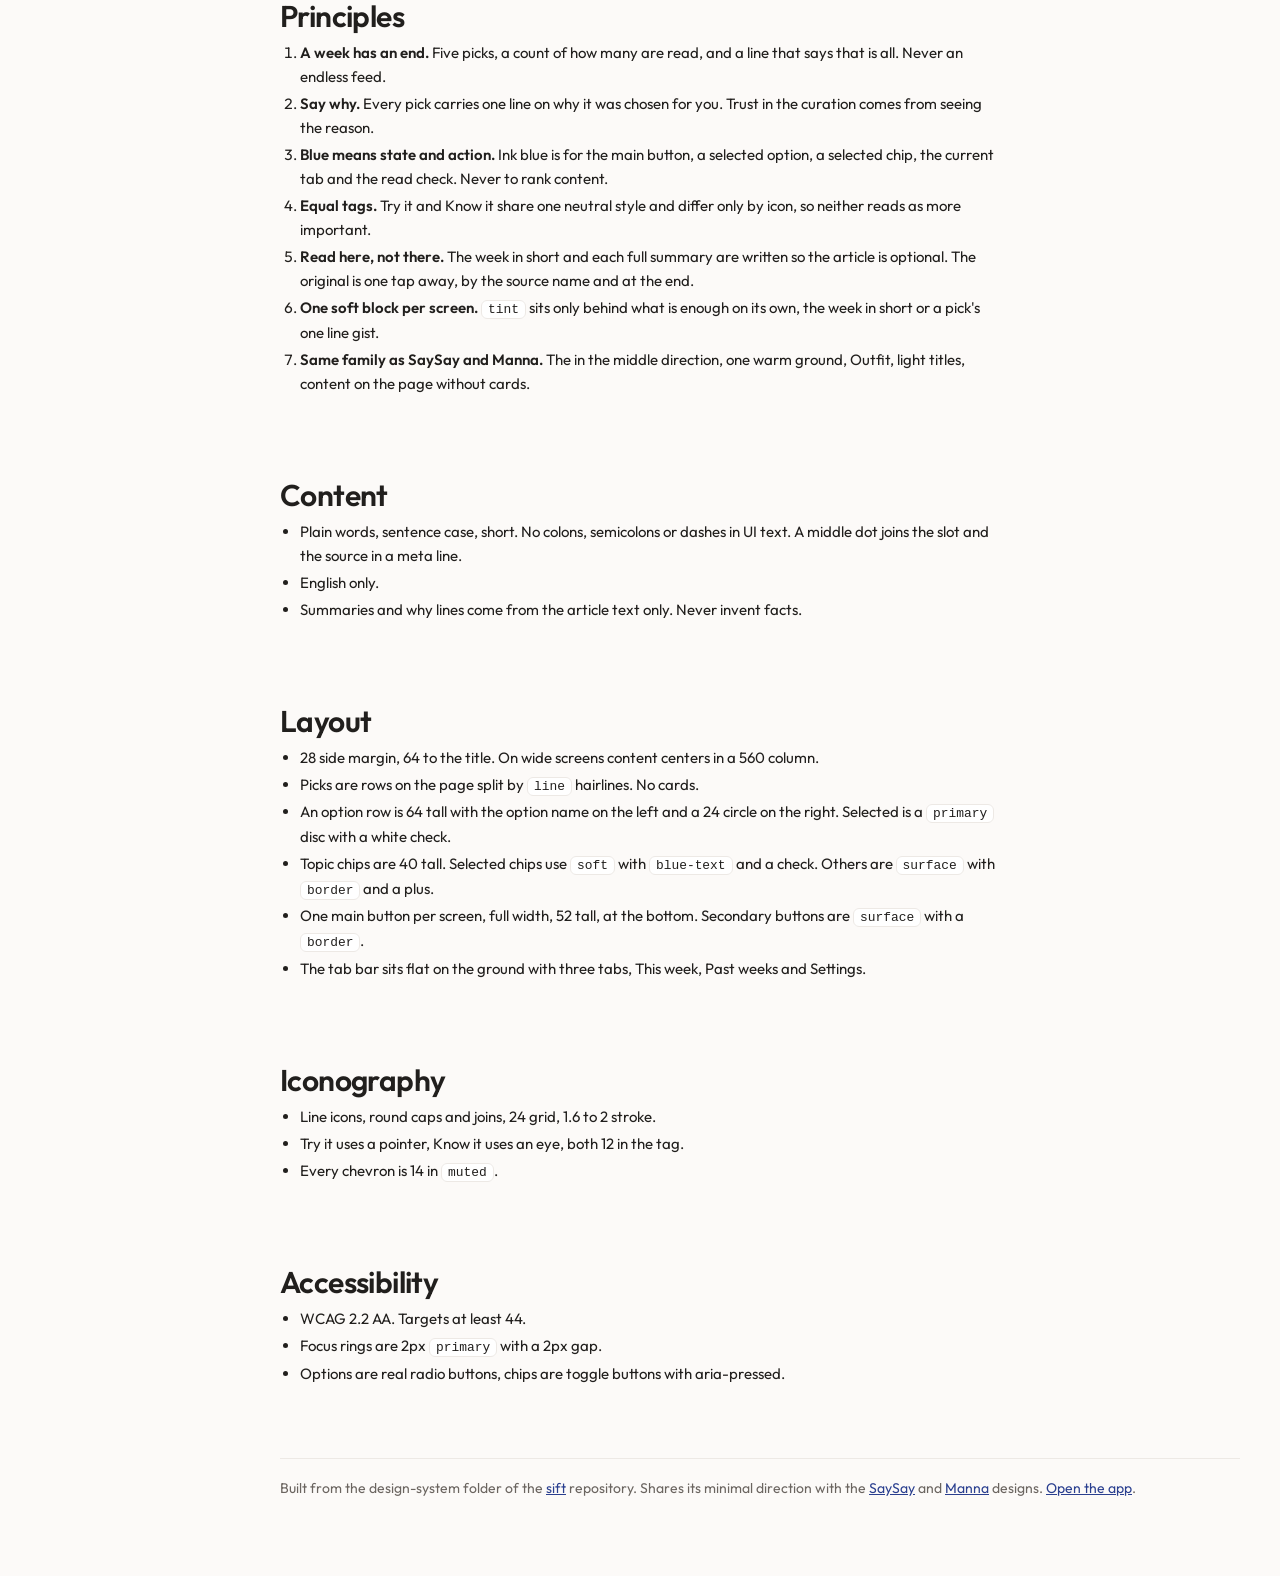
==== commit f2dfdb52: "Sources list in Settings, a way back from the design system Settings lists the sources in place of t" ====
--- a/design-system/index.html
+++ b/design-system/index.html
@@ -101,12 +101,11 @@
 .comp .guide ul { margin: 0; padding-left: 18px; font-size: 14px; line-height: 1.6; color: var(--ink); } .comp .guide li { margin: 3px 0; }
 footer { margin-top: 72px; padding-top: 20px; border-top: 1px solid var(--line); font-size: 14px; color: var(--muted); }
 footer a, .prose a { color: var(--blue-text); }
+.back { width: 44px; height: 44px; border-radius: 999px; background: var(--chip); color: var(--ink); display: flex; align-items: center; justify-content: center; margin-bottom: 24px; }
 @media (max-width: 860px) {
   .layout { display: block; }
-  aside { position: sticky; z-index: 5; height: auto; display: flex; gap: 6px; overflow-x: auto; padding: 10px 16px; background: var(--bg); border-right: 0; border-bottom: 1px solid var(--line); white-space: nowrap; }
-  aside > .brand, aside .label { display: none; }
-  aside a { margin: 0; padding: 6px 12px; border-radius: 999px; background: var(--surface); border: 1px solid var(--line); font-size: 14px; }
-  main { padding: 20px 16px 72px; }
+  aside { display: none; }
+  main { padding: calc(56px + env(safe-area-inset-top, 0px)) 28px 72px; }
   h1 { font-size: 34px; } h2.sec { font-size: 26px; margin-top: 56px; }
   .spec { grid-template-columns: 1fr; gap: 6px; }
   .comp .stage { padding: 16px; justify-content: flex-start; }
@@ -125,6 +124,7 @@
   <a href="#principles">Principles</a><a href="#content">Content</a><a href="#layout">Layout</a><a href="#iconography">Iconography</a><a href="#accessibility">Accessibility</a>
 </aside>
 <main>
+  <a class="back" href="../#/settings" aria-label="Back to Sift"><svg aria-hidden="true" width="20" height="20" viewBox="0 0 24 24" fill="none" stroke="currentColor" stroke-width="2" stroke-linecap="round" stroke-linejoin="round"><path d="M15 5l-7 7 7 7"/></svg></a>
   <div class="cover" id="overview">
 <div class="cv" style="height:280px;background:var(--bg);font-family:var(--font-sans);position:relative;overflow:hidden"><div class="txt" style="position:absolute;left:40px;bottom:40px"><div class="nm" style="font-size:96px;line-height:1;font-weight:500;letter-spacing:-2px;color:var(--primary)">Sift</div><div style="margin-top:12px;font-size:17px;color:var(--muted)">Five picks a week, chosen for where you are going</div></div></div>
 </div>
